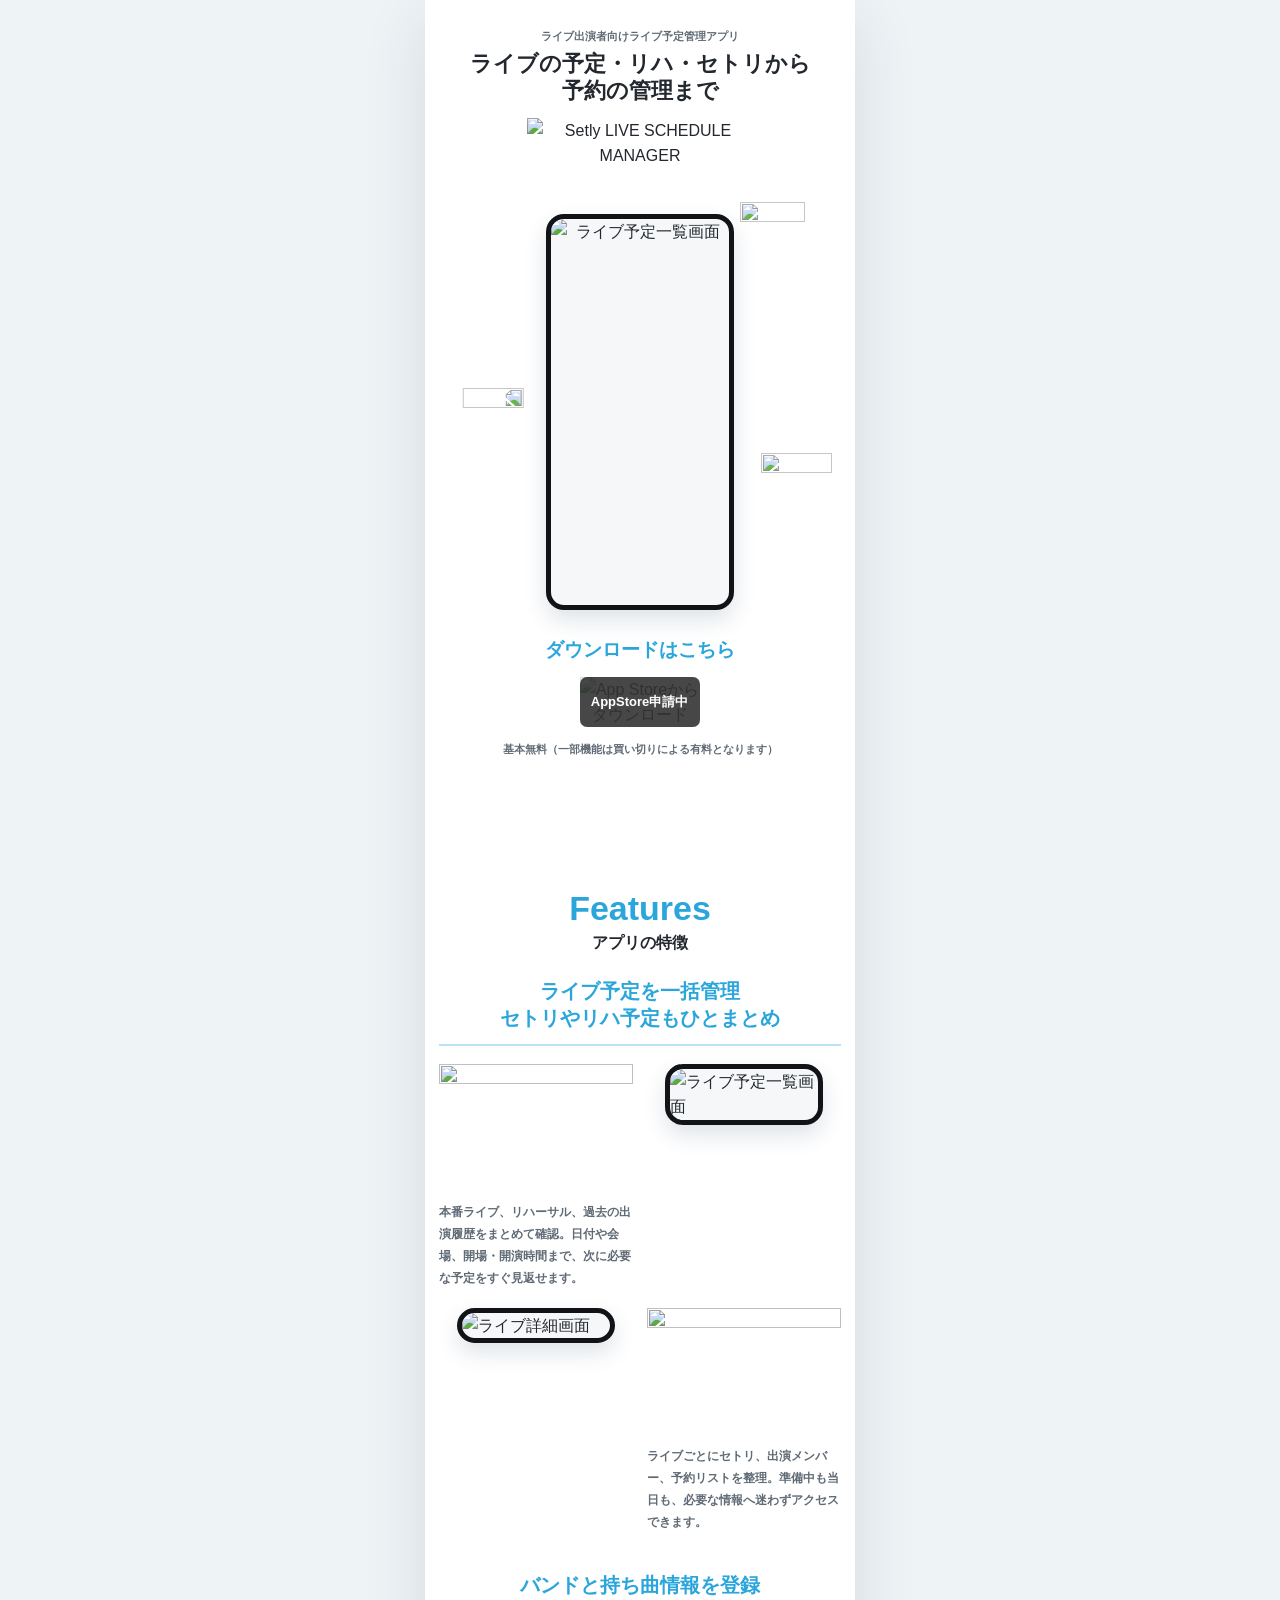
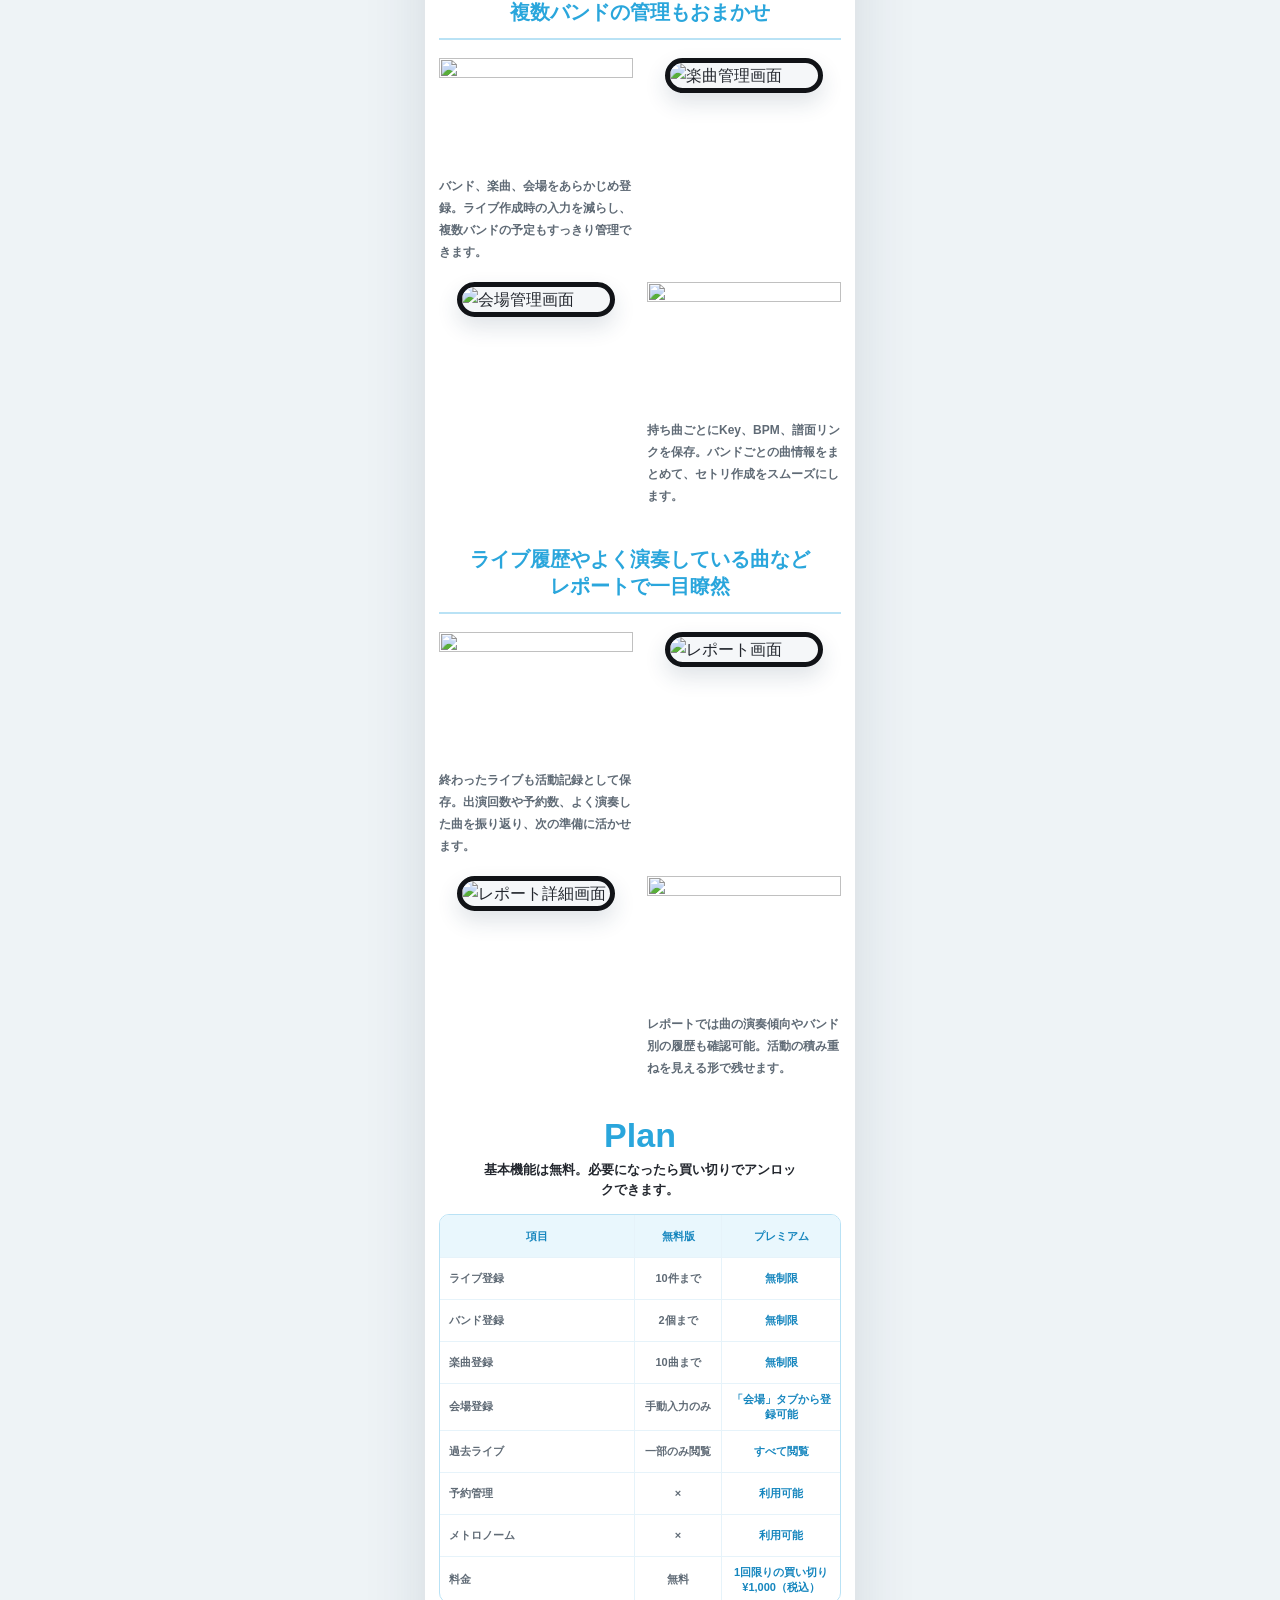
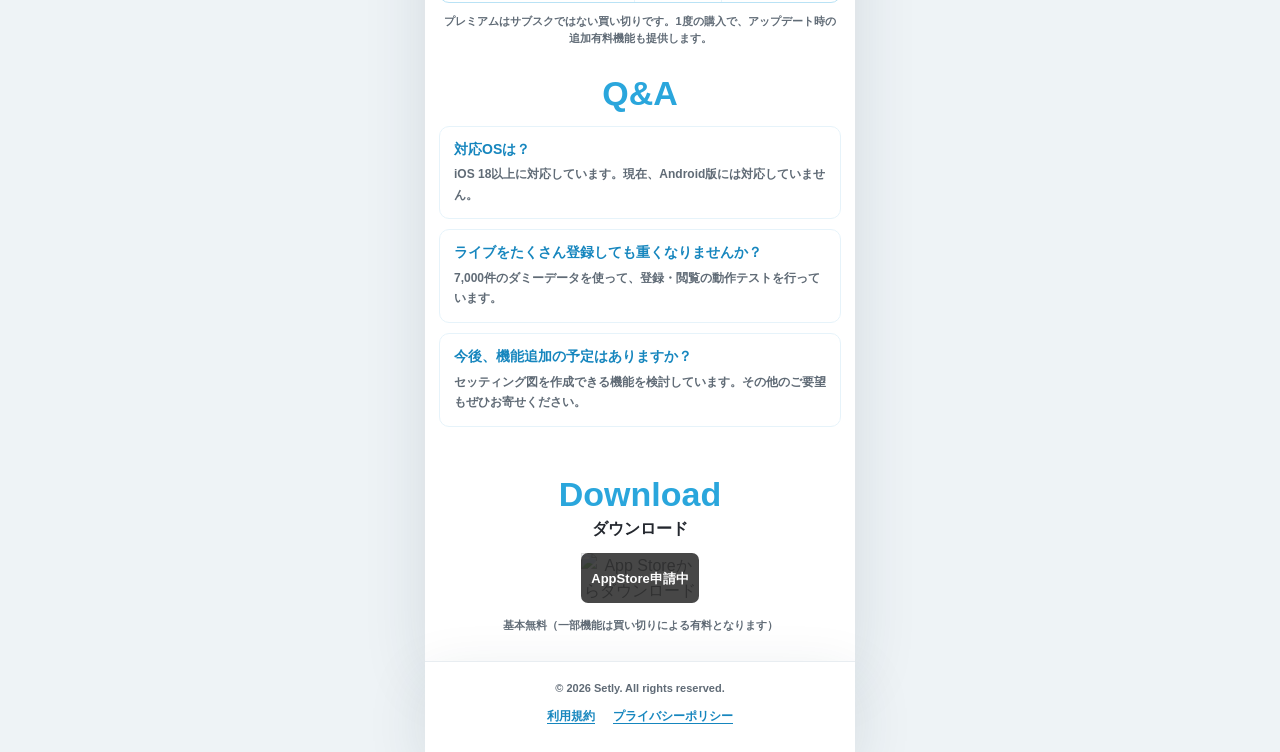
==== LP/index.html @ 806dde53 "Add files via upload" ====
<!doctype html>
<html lang="ja">
  <head>
    <meta charset="utf-8" />
    <meta name="viewport" content="width=device-width, initial-scale=1" />
    <title>Setly | ライブの予定・リハ・セトリから予約の管理まで</title>
    <meta
      name="description"
      content="ライブ出演者向けライブ予定管理アプリ Setly。ライブ予定、リハ、セトリ、予約、バンド管理、レポートをひとつにまとめます。"
    />
    <meta property="og:title" content="Setly | Live Schedule Manager" />
    <meta property="og:description" content="ライブの予定・リハ・セトリから予約の管理まで。" />
    <meta property="og:image" content="./app_icon.png" />
    <meta name="theme-color" content="#2aa6dc" />
    <link rel="icon" href="./app_icon.png" />
    <link rel="stylesheet" href="./styles.css" />
    <script>
      document.documentElement.classList.add("js");
    </script>
  </head>
  <body>
    <main class="lp-page">
      <section class="hero hero-intro">
        <p class="hero-kicker">ライブ出演者向けライブ予定管理アプリ</p>
        <h1>ライブの予定・リハ・セトリから<br />予約の管理まで</h1>
        <img class="hero-logo" src="./logo.png" alt="Setly LIVE SCHEDULE MANAGER" width="1024" height="289" />

        <div class="hero-stage" aria-label="Setlyアプリ画面">
          <img class="hero-art hero-art-left" src="./setly_img_boy.png" alt="" width="1283" height="1275" />
          <img class="hero-art hero-art-top-right" src="./setly_img_score.png" alt="" width="1469" height="1348" />
          <img class="hero-art hero-art-right" src="./setly_img_calender.png" alt="" width="1486" height="1259" />
          <div class="phone-frame hero-phone">
            <div class="phone-slideshow" aria-label="Setlyのスクリーンショットスライド">
              <div class="phone-track">
                <img class="slide is-active" src="./IMG_1144.PNG" alt="ライブ予定一覧画面" width="1179" height="2556" />
                <img class="slide" src="./IMG_1146.PNG" alt="ライブ詳細画面" width="1179" height="2556" />
                <img class="slide" src="./IMG_1147.PNG" alt="予約リスト画面" width="1179" height="2556" />
                <img class="slide" src="./IMG_1151.PNG" alt="楽曲管理画面" width="1179" height="2556" />
                <img class="slide" src="./IMG_1153.PNG" alt="レポート画面" width="1179" height="2556" />
              </div>
            </div>
          </div>
        </div>

        <a class="download-link" href="#download">ダウンロードはこちら</a>
        <a class="app-store-link is-pending" aria-disabled="true" aria-label="AppStore申請中">
          <img src="./Download_on_the_App_Store_Badge_JP_RGB_blk_100317.svg" alt="App Storeからダウンロード" />
          <span class="pending-badge">AppStore申請中</span>
        </a>
        <p class="note">基本無料（一部機能は買い切りによる有料となります）</p>
      </section>

      <section class="news fade-in" aria-label="お知らせ">
        <h2>お知らせ</h2>
        <a href="#download"><time datetime="2026-06-13">2026.6.13</time><span>AppStore申請中</span></a>
      </section>

      <section class="features-heading fade-in" id="features">
        <h2>Features</h2>
        <p>アプリの特徴</p>
      </section>

      <section class="feature-section fade-in">
        <header class="section-head">
          <h2>ライブ予定を一括管理<br />セトリやリハ予定もひとまとめ</h2>
        </header>
        <div class="feature-grid">
          <article class="feature-copy">
            <img class="line-art" src="./setly_img_calender.png" alt="" width="1486" height="1259" />
            <p>本番ライブ、リハーサル、過去の出演履歴をまとめて確認。日付や会場、開場・開演時間まで、次に必要な予定をすぐ見返せます。</p>
          </article>
          <article class="screen-card">
            <div class="phone-frame">
              <img src="./IMG_1144.PNG" alt="ライブ予定一覧画面" width="1179" height="2556" />
            </div>
          </article>
          <article class="screen-card">
            <div class="phone-frame">
              <img src="./IMG_1146.PNG" alt="ライブ詳細画面" width="1179" height="2556" />
            </div>
          </article>
          <article class="feature-copy">
            <img class="line-art" src="./setly_img_first.png" alt="" width="1090" height="1267" />
            <p>ライブごとにセトリ、出演メンバー、予約リストを整理。準備中も当日も、必要な情報へ迷わずアクセスできます。</p>
          </article>
        </div>
      </section>

      <section class="feature-section fade-in">
        <header class="section-head">
          <h2>バンドと持ち曲情報を登録<br />複数バンドの管理もおまかせ</h2>
        </header>
        <div class="feature-grid">
          <article class="feature-copy">
            <img class="line-art wide" src="./setly_img_ad.png" alt="" width="1292" height="1090" />
            <p>バンド、楽曲、会場をあらかじめ登録。ライブ作成時の入力を減らし、複数バンドの予定もすっきり管理できます。</p>
          </article>
          <article class="screen-card">
            <div class="phone-frame">
              <img src="./IMG_1151.PNG" alt="楽曲管理画面" width="1179" height="2556" />
            </div>
          </article>
          <article class="screen-card">
            <div class="phone-frame">
              <img src="./IMG_1152.PNG" alt="会場管理画面" width="1179" height="2556" />
            </div>
          </article>
          <article class="feature-copy">
            <img class="line-art" src="./setly_img_boy.png" alt="" width="1283" height="1275" />
            <p>持ち曲ごとにKey、BPM、譜面リンクを保存。バンドごとの曲情報をまとめて、セトリ作成をスムーズにします。</p>
          </article>
        </div>
      </section>

      <section class="feature-section fade-in">
        <header class="section-head">
          <h2>ライブ履歴やよく演奏している曲など<br />レポートで一目瞭然</h2>
        </header>
        <div class="feature-grid">
          <article class="feature-copy">
            <img class="line-art" src="./setly_img_check.png" alt="" width="980" height="1140" />
            <p>終わったライブも活動記録として保存。出演回数や予約数、よく演奏した曲を振り返り、次の準備に活かせます。</p>
          </article>
          <article class="screen-card">
            <div class="phone-frame">
              <img src="./IMG_1153.PNG" alt="レポート画面" width="1179" height="2556" />
            </div>
          </article>
          <article class="screen-card">
            <div class="phone-frame">
              <img src="./IMG_1154.PNG" alt="レポート詳細画面" width="1179" height="2556" />
            </div>
          </article>
          <article class="feature-copy">
            <img class="line-art" src="./setly_img_score.png" alt="" width="1469" height="1348" />
            <p>レポートでは曲の演奏傾向やバンド別の履歴も確認可能。活動の積み重ねを見える形で残せます。</p>
          </article>
        </div>
      </section>

      <section class="plan-section fade-in" id="plan">
        <h2>Plan</h2>
        <p class="plan-lead">基本機能は無料。必要になったら買い切りでアンロックできます。</p>
        <div class="plan-table" role="table" aria-label="無料プランと有料プランの比較">
          <div class="plan-row plan-head" role="row">
            <div role="columnheader">項目</div>
            <div role="columnheader">無料版</div>
            <div role="columnheader">プレミアム</div>
          </div>
          <div class="plan-row" role="row">
            <div role="cell">ライブ登録</div>
            <div role="cell">10件まで</div>
            <div role="cell">無制限</div>
          </div>
          <div class="plan-row" role="row">
            <div role="cell">バンド登録</div>
            <div role="cell">2個まで</div>
            <div role="cell">無制限</div>
          </div>
          <div class="plan-row" role="row">
            <div role="cell">楽曲登録</div>
            <div role="cell">10曲まで</div>
            <div role="cell">無制限</div>
          </div>
          <div class="plan-row" role="row">
            <div role="cell">会場登録</div>
            <div role="cell">手動入力のみ</div>
            <div role="cell">「会場」タブから登録可能</div>
          </div>
          <div class="plan-row" role="row">
            <div role="cell">過去ライブ</div>
            <div role="cell">一部のみ閲覧</div>
            <div role="cell">すべて閲覧</div>
          </div>
          <div class="plan-row" role="row">
            <div role="cell">予約管理</div>
            <div role="cell">×</div>
            <div role="cell">利用可能</div>
          </div>
          <div class="plan-row" role="row">
            <div role="cell">メトロノーム</div>
            <div role="cell">×</div>
            <div role="cell">利用可能</div>
          </div>
          <div class="plan-row" role="row">
            <div role="cell">料金</div>
            <div role="cell">無料</div>
            <div role="cell">1回限りの買い切り ¥1,000（税込）</div>
          </div>
        </div>
        <p class="plan-note">プレミアムはサブスクではない買い切りです。1度の購入で、アップデート時の追加有料機能も提供します。</p>
      </section>

      <section class="qa-section fade-in" aria-label="よくある質問">
        <h2>Q&amp;A</h2>
        <div class="qa-list">
          <article class="qa-item">
            <h3>対応OSは？</h3>
            <p>iOS 18以上に対応しています。現在、Android版には対応していません。</p>
          </article>
          <article class="qa-item">
            <h3>ライブをたくさん登録しても重くなりませんか？</h3>
            <p>7,000件のダミーデータを使って、登録・閲覧の動作テストを行っています。</p>
          </article>
          <article class="qa-item">
            <h3>今後、機能追加の予定はありますか？</h3>
            <p>セッティング図を作成できる機能を検討しています。その他のご要望もぜひお寄せください。</p>
          </article>
        </div>
      </section>

      <section class="download-section fade-in" id="download">
        <h2>Download</h2>
        <p>ダウンロード</p>
        <a class="app-store-link is-pending" aria-disabled="true" aria-label="AppStore申請中">
          <img src="./Download_on_the_App_Store_Badge_JP_RGB_blk_100317.svg" alt="App Storeからダウンロード" />
          <span class="pending-badge">AppStore申請中</span>
        </a>
        <p class="note">基本無料（一部機能は買い切りによる有料となります）</p>
      </section>
    </main>

    <footer class="site-footer">
      <p class="copyright">&copy; 2026 Setly. All rights reserved.</p>
      <nav aria-label="フッターリンク">
        <a href="../terms.html" target="_blank" rel="noopener">利用規約</a>
        <a href="../privacy.html" target="_blank" rel="noopener">プライバシーポリシー</a>
      </nav>
    </footer>

    <script>
      const heroIntro = document.querySelector(".hero-intro");
      const targets = document.querySelectorAll(".fade-in");

      if (heroIntro) {
        window.requestAnimationFrame(() => {
          heroIntro.classList.add("is-loaded");
        });
      }

      if ("IntersectionObserver" in window) {
        const observer = new IntersectionObserver(
          (entries) => {
            entries.forEach((entry) => {
              if (entry.isIntersecting) {
                entry.target.classList.add("is-visible");
                observer.unobserve(entry.target);
              }
            });
          },
          { rootMargin: "0px 0px -12% 0px", threshold: 0.08 }
        );

        targets.forEach((target) => observer.observe(target));
      } else {
        targets.forEach((target) => target.classList.add("is-visible"));
      }

      const slides = Array.from(document.querySelectorAll(".phone-slideshow .slide"));

      const startPhoneSlideshow = () => {
        if (slides.length <= 1) {
          return;
        }

        let currentSlide = 0;
        const advanceSlide = () => {
          const previousSlide = slides[currentSlide];
          currentSlide = (currentSlide + 1) % slides.length;
          const nextSlide = slides[currentSlide];

          previousSlide.classList.remove("is-active", "slide-in-left", "slide-out-right");
          previousSlide.classList.add("slide-out-right");
          nextSlide.classList.remove("slide-out-right");
          nextSlide.classList.add("is-active", "slide-in-left");

          window.setTimeout(() => {
            previousSlide.classList.remove("slide-out-right");
            nextSlide.classList.remove("slide-in-left");
          }, 620);
        };

        window.setTimeout(advanceSlide, 650);
        window.setInterval(advanceSlide, 3200);
      };

      window.setTimeout(startPhoneSlideshow, heroIntro ? 1700 : 0);
    </script>
  </body>
</html>
---- LP/styles.css ----
:root {
  --ink: #23272e;
  --muted: #606b76;
  --blue: #2aa6dc;
  --blue-dark: #1686be;
  --blue-soft: #e9f7fd;
  --paper: #ffffff;
  --wash: #f7fafc;
  --line: #b9e2f5;
  --max: 430px;
}

* {
  box-sizing: border-box;
}

html {
  scroll-behavior: smooth;
}

body {
  margin: 0;
  background: #eef3f6;
  color: var(--ink);
  font-family: -apple-system, BlinkMacSystemFont, "Helvetica Neue", "Segoe UI", sans-serif;
  line-height: 1.58;
}

img {
  max-width: 100%;
  height: auto;
}

a {
  color: inherit;
  text-decoration: none;
}

h1,
h2,
h3,
p {
  margin: 0;
  letter-spacing: 0;
}

.lp-page {
  width: min(var(--max), 100%);
  margin: 0 auto;
  background: var(--paper);
  overflow: hidden;
}

.hero {
  position: relative;
  display: grid;
  justify-items: center;
  padding: 28px 14px 18px;
  text-align: center;
}

.hero-kicker {
  color: var(--muted);
  font-size: 11px;
  font-weight: 800;
}

.hero h1 {
  /* 上の小さい説明文との間隔。大きくするとタイトルが下がる */
  margin-top: 6px;
  font-size: clamp(19px, 5vw, 22px);
  font-weight: 900;
  line-height: 1.22;
  word-break: keep-all;
}

.hero-logo {
  width: min(226px, 58vw);
  margin-top: 13px;
  margin-bottom: 32px;
}

.hero-stage {
  position: relative;
  width: 100%;
  min-height: clamp(292px, 101vw, 405px);
  margin-top: 0;
}

.hero-art {
  position: absolute;
  /* z-index: 1 はスマホ画像より背面。前面に出したい場合は .hero-phone より大きくする */
  z-index: 1;
  width: 118px;
  opacity: 0.9;
  pointer-events: none;
}

.hero-art-left {
  /* 左下イラスト。left は横位置、top は縦位置、width は大きさ */
  left: -6%;
  top: 43%;
  width: 39%;
  /* 左右反転。反転を戻す場合はこの行を削除 */
  transform: scaleX(-1);
}

.hero-art-right {
  /* 右下イラスト。right は横位置、top は縦位置、width は大きさ */
  right: -10%;
  top: 59%;
  width: 42%;
}

.hero-art-top-right {
  /* 右上イラスト。right は横位置、top は縦位置、width は大きさ */
  right: -3%;
  top: -3%;
  width: 40%;
}

.phone-frame {
  overflow: hidden;
  border: 5px solid #111317;
  border-radius: 18px;
  background: #f5f7f9;
  box-shadow: 0 10px 22px rgba(29, 60, 82, 0.14);
}

.phone-frame img {
  width: 100%;
  aspect-ratio: 1179 / 2556;
  object-fit: cover;
}

.hero-phone {
  position: relative;
  /* z-index: 2 はイラストより前面。背面にしたい場合は .hero-art より小さくする */
  z-index: 2;
  /* メインのスマホ画像の大きさ */
  width: min(188px, 48vw);
  margin: 0 auto;
}

.js .hero-intro .hero-kicker,
.js .hero-intro h1,
.js .hero-intro .hero-logo,
.js .hero-intro .hero-stage,
.js .hero-intro .download-link,
.js .hero-intro > .app-store-link,
.js .hero-intro > .note {
  opacity: 0;
  transform: translateY(14px);
}

.js .hero-intro.is-loaded .hero-kicker,
.js .hero-intro.is-loaded h1,
.js .hero-intro.is-loaded .hero-logo,
.js .hero-intro.is-loaded .hero-stage,
.js .hero-intro.is-loaded .download-link,
.js .hero-intro.is-loaded > .app-store-link,
.js .hero-intro.is-loaded > .note {
  animation: heroIntroFade 680ms cubic-bezier(0.2, 0.7, 0.2, 1) both;
}

.js .hero-intro.is-loaded .hero-kicker {
  animation-delay: 80ms;
}

.js .hero-intro.is-loaded h1 {
  animation-delay: 190ms;
}

.js .hero-intro.is-loaded .hero-logo {
  animation-delay: 340ms;
}

.js .hero-intro.is-loaded .hero-stage {
  animation-delay: 520ms;
}

.js .hero-intro.is-loaded .download-link {
  animation-delay: 900ms;
}

.js .hero-intro.is-loaded > .app-store-link {
  animation-delay: 1030ms;
}

.js .hero-intro.is-loaded > .note {
  animation-delay: 1150ms;
}

@keyframes heroIntroFade {
  from {
    opacity: 0;
    transform: translateY(14px);
  }

  to {
    opacity: 1;
    transform: translateY(0);
  }
}

.phone-slideshow {
  position: relative;
  overflow: hidden;
  aspect-ratio: 1179 / 2556;
}

.phone-track {
  position: relative;
  width: 100%;
  height: 100%;
}

.phone-slideshow .slide {
  position: absolute;
  inset: 0;
  width: 100%;
  height: 100%;
  object-fit: cover;
  opacity: 0;
  transform: translateX(-100%);
  transition: transform 620ms cubic-bezier(0.22, 0.61, 0.36, 1), opacity 180ms ease;
}

.phone-slideshow .slide.is-active {
  z-index: 2;
  opacity: 1;
  transform: translateX(0);
}

.phone-slideshow .slide.slide-in-left {
  animation: slideInLeft 620ms cubic-bezier(0.22, 0.61, 0.36, 1) both;
}

.phone-slideshow .slide.slide-out-right {
  z-index: 3;
  opacity: 1;
  animation: slideOutRight 620ms cubic-bezier(0.22, 0.61, 0.36, 1) both;
}

@keyframes slideInLeft {
  from {
    opacity: 1;
    transform: translateX(-100%);
  }

  to {
    opacity: 1;
    transform: translateX(0);
  }
}

@keyframes slideOutRight {
  from {
    opacity: 1;
    transform: translateX(0);
  }

  to {
    opacity: 1;
    transform: translateX(100%);
  }
}

.download-link {
  margin-top: 16px;
  color: var(--blue);
  font-size: 19px;
  font-weight: 900;
}

.app-store-link {
  position: relative;
  display: inline-flex;
  align-items: center;
  justify-content: center;
  margin-top: 12px;
}

.app-store-link img {
  width: 120px;
}

.app-store-link.is-pending {
  cursor: default;
  pointer-events: none;
}

.app-store-link.is-pending img {
  opacity: 0.38;
}

.pending-badge {
  position: absolute;
  inset: 0;
  display: grid;
  place-items: center;
  border-radius: 7px;
  background: rgba(0, 0, 0, 0.72);
  color: #fff;
  font-size: 13px;
  font-weight: 900;
  line-height: 1;
}

.note {
  margin-top: 14px;
  color: var(--muted);
  font-size: 11px;
  font-weight: 700;
}

.news {
  border-top: 1px solid #eef2f5;
  background: #f1f1f1;
  padding: 16px 14px 18px;
  text-align: center;
}

.news h2 {
  font-size: 18px;
  font-weight: 900;
}

.news a {
  display: inline-flex;
  align-items: center;
  justify-content: center;
  gap: 14px;
  margin-top: 7px;
  color: var(--muted);
  font-size: 12px;
  font-weight: 800;
  text-decoration: underline;
  text-underline-offset: 3px;
}

.features-heading {
  padding: 24px 14px 12px;
  text-align: center;
}

.features-heading h2,
.download-section h2 {
  color: var(--blue);
  font-size: 34px;
  font-weight: 900;
  line-height: 1;
}

.features-heading p,
.download-section > p:not(.note) {
  margin-top: 5px;
  color: var(--ink);
  font-size: 16px;
  font-weight: 900;
}

.feature-section {
  padding: 0 14px 28px;
}

.section-head {
  border-bottom: 2px solid var(--line);
  padding: 10px 0 12px;
  text-align: center;
}

.section-head h2 {
  color: var(--blue);
  font-size: 20px;
  font-weight: 900;
  line-height: 1.36;
}

.feature-grid {
  display: grid;
  grid-template-columns: repeat(2, minmax(0, 1fr));
  gap: 18px 14px;
  align-items: start;
  padding-top: 18px;
}

.feature-copy {
  display: grid;
  gap: 8px;
  align-content: start;
}

.line-art {
  width: 100%;
  max-height: 130px;
  object-fit: contain;
}

.line-art.wide {
  max-height: 110px;
}

.feature-copy p {
  color: var(--muted);
  font-size: 12px;
  font-weight: 750;
  line-height: 1.83;
  overflow-wrap: anywhere;
}

.screen-card {
  display: grid;
  justify-items: center;
}

.screen-card .phone-frame {
  width: min(158px, 100%);
}

.download-section {
  display: grid;
  justify-items: center;
  padding: 20px 14px 26px;
  text-align: center;
}

.plan-section {
  padding: 10px 14px 28px;
  text-align: center;
}

.plan-section h2 {
  color: var(--blue);
  font-size: 34px;
  font-weight: 900;
  line-height: 1;
}

.plan-lead {
  margin: 8px auto 14px;
  max-width: 320px;
  color: var(--ink);
  font-size: 13px;
  font-weight: 800;
  line-height: 1.55;
}

.plan-table {
  overflow: hidden;
  border: 1px solid var(--line);
  border-radius: 10px;
  background: var(--paper);
  text-align: left;
}

.plan-row {
  display: grid;
  grid-template-columns: minmax(0, 1.6fr) 0.72fr 0.98fr;
  min-height: 42px;
  border-top: 1px solid #e6f3fa;
}

.plan-row:first-child {
  border-top: 0;
}

.plan-row > div {
  display: grid;
  align-items: center;
  border-left: 1px solid #e6f3fa;
  padding: 8px 9px;
  color: var(--muted);
  font-size: 11px;
  font-weight: 800;
  line-height: 1.35;
}

.plan-row > div:first-child {
  border-left: 0;
}

.plan-head {
  background: var(--blue-soft);
}

.plan-head > div,
.plan-row > div:nth-child(2),
.plan-row > div:nth-child(3) {
  text-align: center;
  justify-content: center;
}

.plan-head > div,
.plan-row > div:nth-child(3) {
  color: var(--blue-dark);
}

.plan-note {
  margin-top: 10px;
  color: var(--muted);
  font-size: 11px;
  font-weight: 750;
  line-height: 1.55;
}

.qa-section {
  padding: 0 14px 30px;
  text-align: center;
}

.qa-section h2 {
  color: var(--blue);
  font-size: 34px;
  font-weight: 900;
  line-height: 1;
}

.qa-list {
  display: grid;
  gap: 10px;
  margin-top: 16px;
  text-align: left;
}

.qa-item {
  border: 1px solid #e6f3fa;
  border-radius: 10px;
  background: var(--paper);
  padding: 13px 14px;
}

.qa-item h3 {
  color: var(--blue-dark);
  font-size: 14px;
  font-weight: 900;
  line-height: 1.35;
}

.qa-item p {
  margin-top: 6px;
  color: var(--muted);
  font-size: 12px;
  font-weight: 750;
  line-height: 1.7;
}

.download-section .app-store-link img {
  width: 118px;
}

.site-footer {
  display: grid;
  justify-items: center;
  gap: 10px;
  width: min(var(--max), 100%);
  margin: 0 auto;
  border-top: 1px solid #e8edf1;
  background: var(--paper);
  padding: 18px 14px 26px;
  text-align: center;
}

.copyright {
  color: var(--muted);
  font-size: 11px;
  font-weight: 700;
}

.site-footer nav {
  display: flex;
  flex-wrap: wrap;
  justify-content: center;
  gap: 12px 18px;
}

.site-footer a {
  color: var(--blue-dark);
  font-size: 12px;
  font-weight: 850;
  text-decoration: underline;
  text-underline-offset: 3px;
}

.js .fade-in {
  opacity: 0;
  transform: translateY(18px);
  transition: opacity 620ms ease, transform 620ms ease;
}

.js .fade-in.is-visible {
  opacity: 1;
  transform: translateY(0);
}

@media (min-width: 431px) {
  .lp-page,
  .site-footer {
    box-shadow: 0 18px 60px rgba(27, 50, 66, 0.12);
  }
}

@media (prefers-reduced-motion: reduce) {
  html {
    scroll-behavior: auto;
  }

  .js .hero-intro .hero-kicker,
  .js .hero-intro h1,
  .js .hero-intro .hero-logo,
  .js .hero-intro .hero-stage,
  .js .hero-intro .download-link,
  .js .hero-intro > .app-store-link,
  .js .hero-intro > .note {
    animation: none;
    opacity: 1;
    transform: none;
  }

  .phone-slideshow .slide {
    transition: none;
  }
}
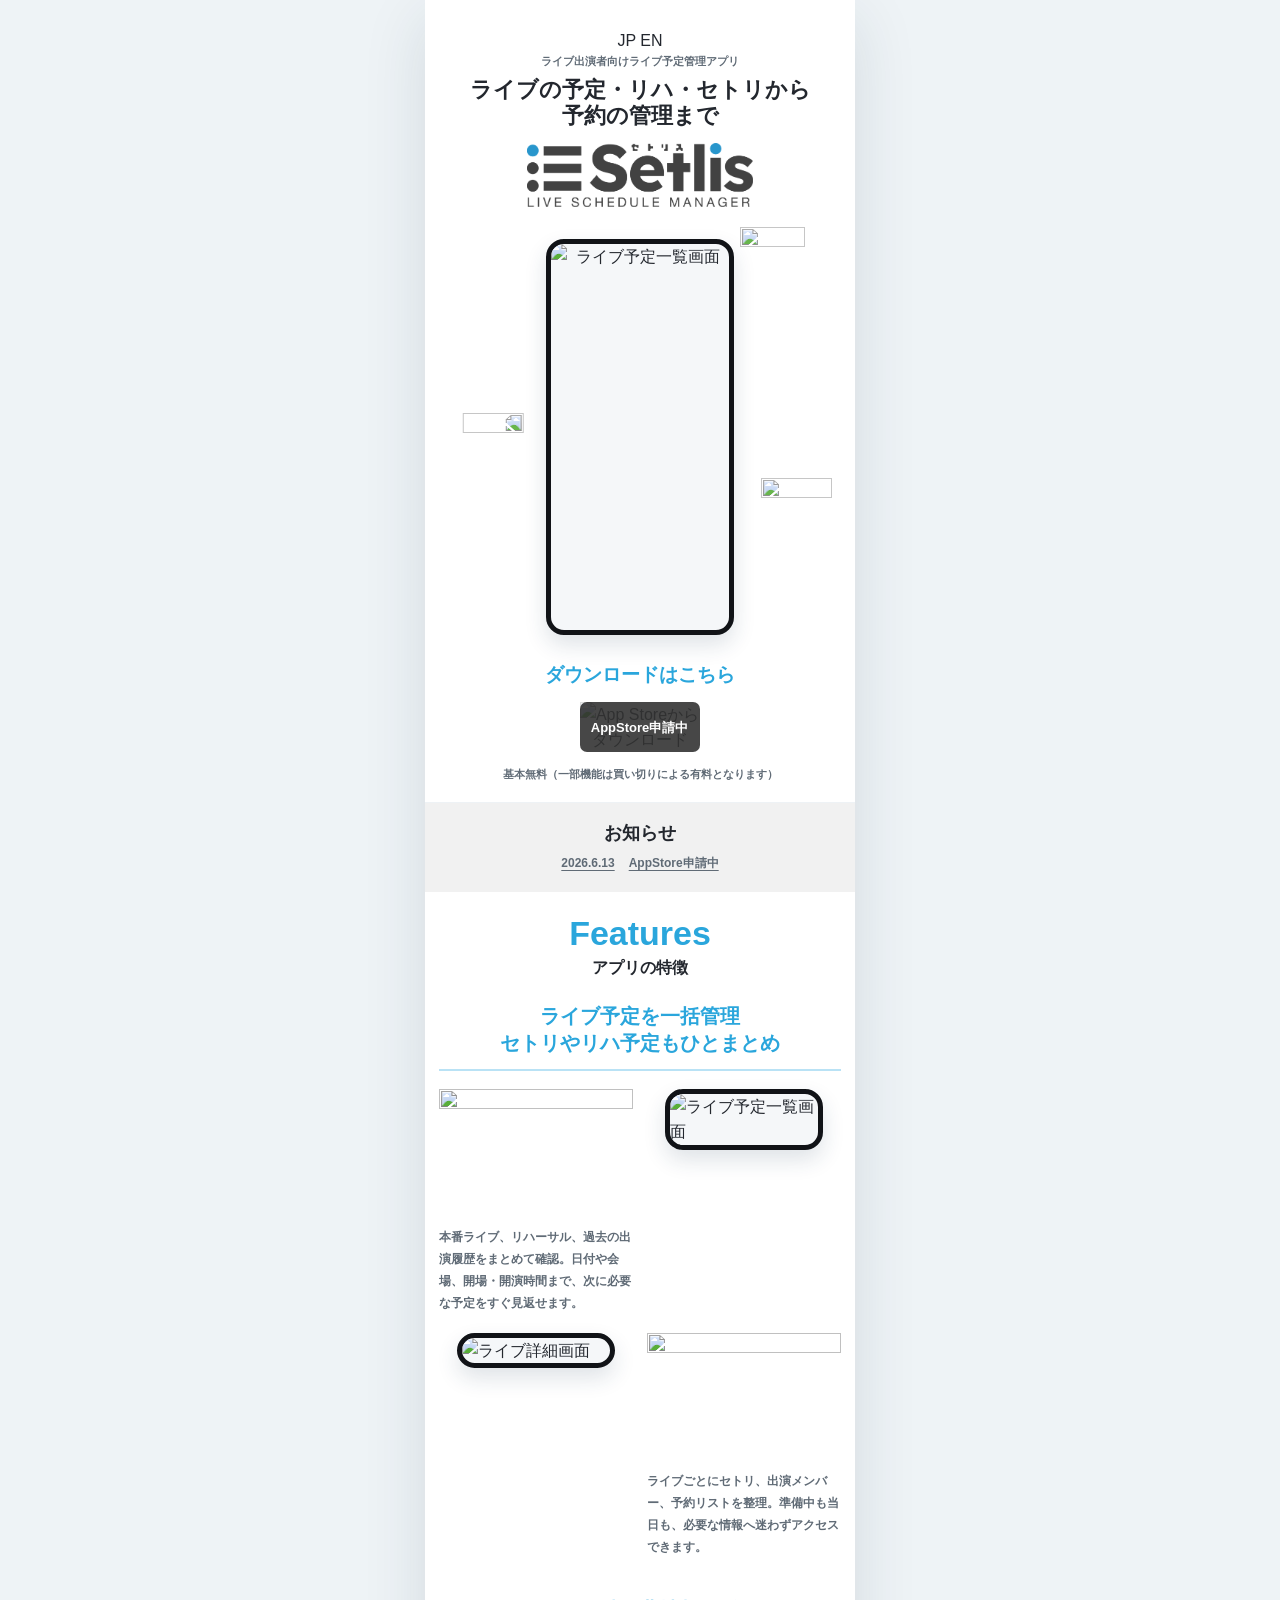
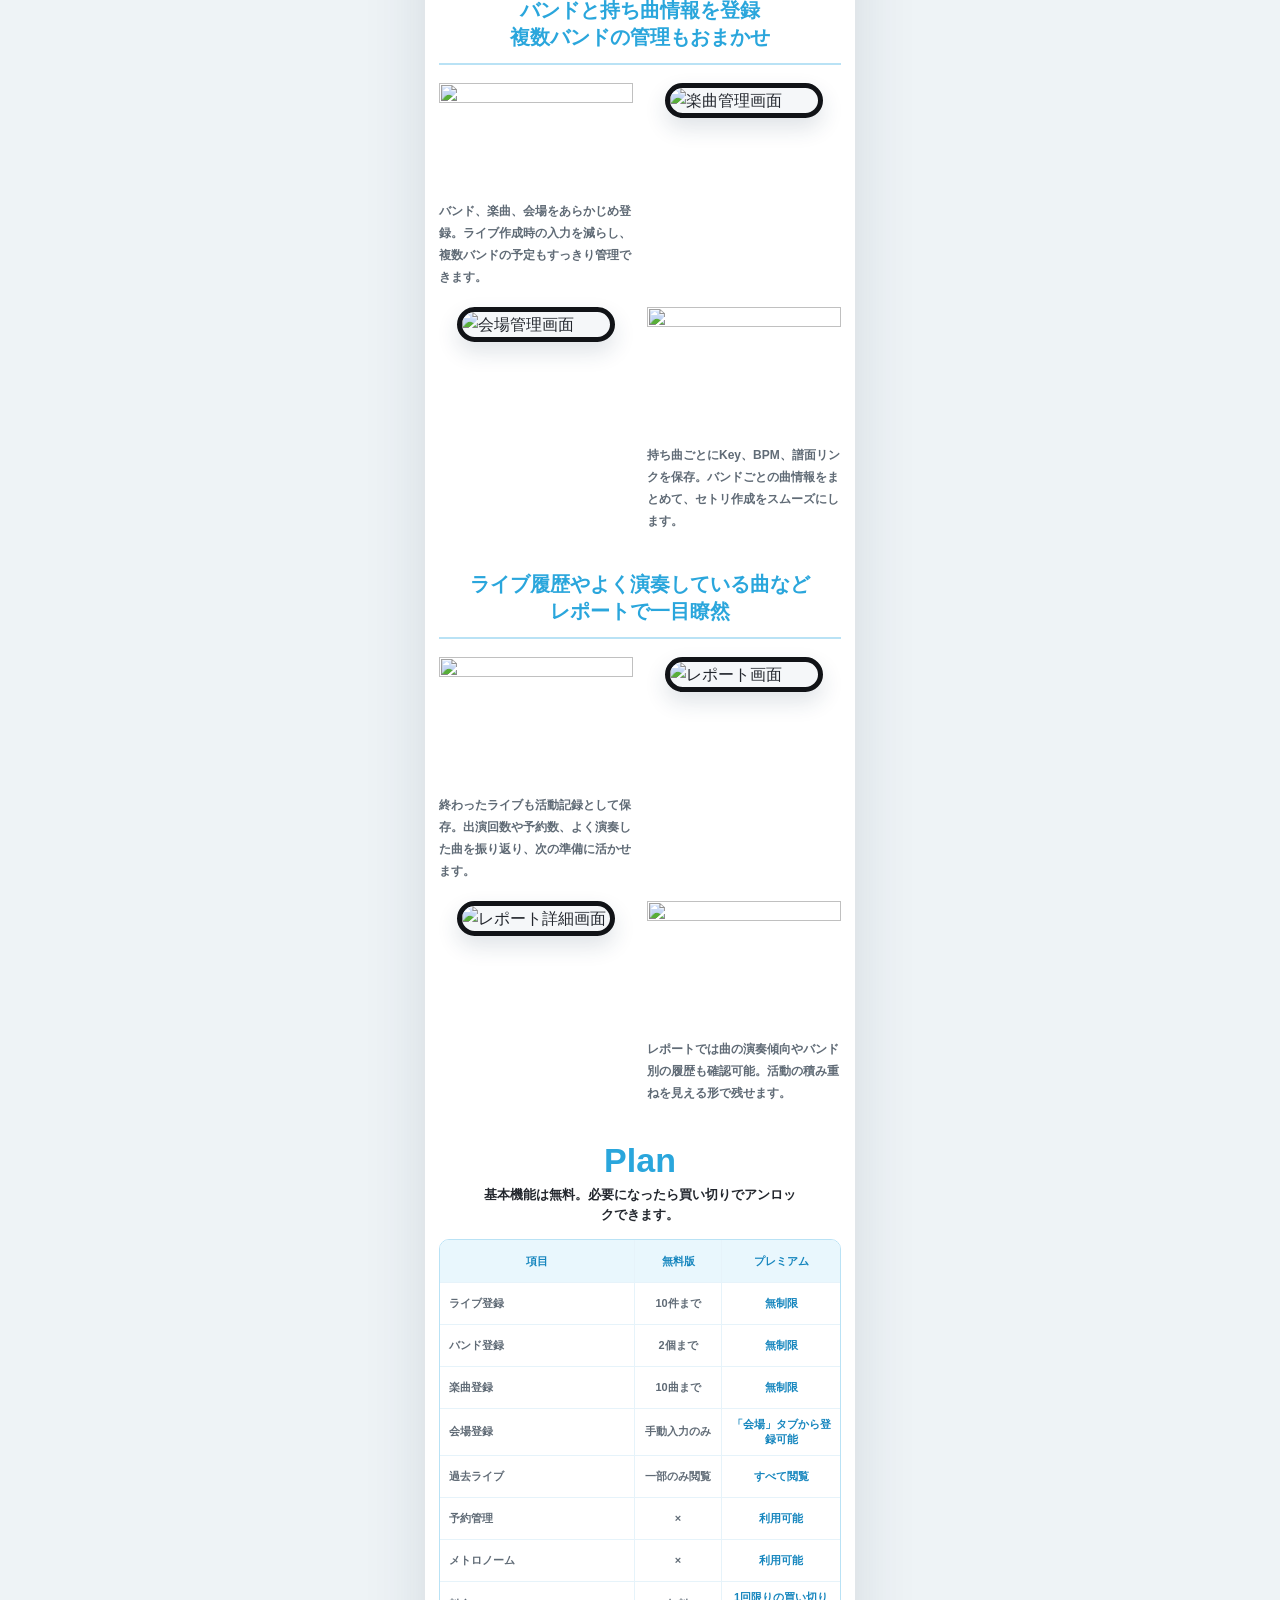
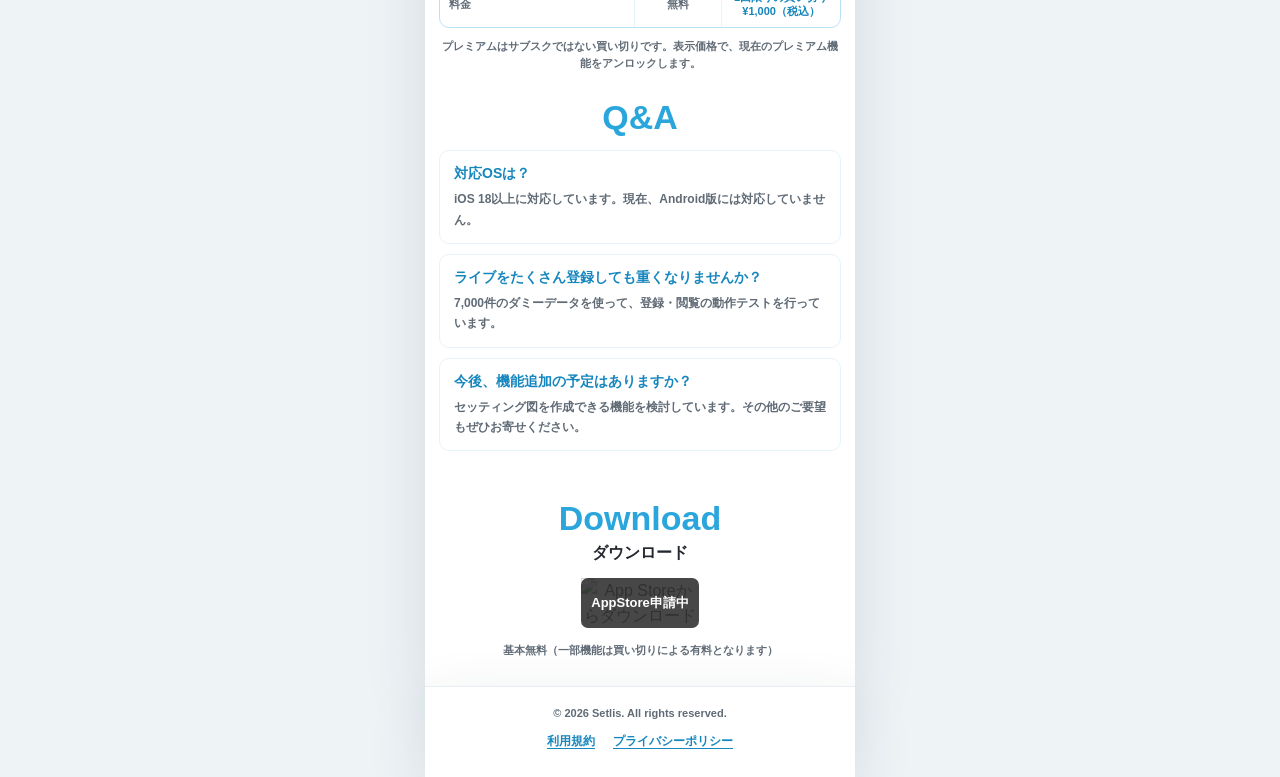
==== commit 6810f0c3: "Add files via upload" ====
--- a/LP/index.html
+++ b/LP/index.html
@@ -3,12 +3,12 @@
   <head>
     <meta charset="utf-8" />
     <meta name="viewport" content="width=device-width, initial-scale=1" />
-    <title>Setly | ライブの予定・リハ・セトリから予約の管理まで</title>
+    <title>Setlis | ライブの予定・リハ・セトリから予約の管理まで</title>
     <meta
       name="description"
-      content="ライブ出演者向けライブ予定管理アプリ Setly。ライブ予定、リハ、セトリ、予約、バンド管理、レポートをひとつにまとめます。"
+      content="ライブ出演者向けライブ予定管理アプリ Setlis。ライブ予定、リハ、セトリ、予約、バンド管理、レポートをひとつにまとめます。"
     />
-    <meta property="og:title" content="Setly | Live Schedule Manager" />
+    <meta property="og:title" content="Setlis | Live Schedule Manager" />
     <meta property="og:description" content="ライブの予定・リハ・セトリから予約の管理まで。" />
     <meta property="og:image" content="./app_icon.png" />
     <meta name="theme-color" content="#2aa6dc" />
@@ -21,16 +21,20 @@
   <body>
     <main class="lp-page">
       <section class="hero hero-intro">
+        <nav class="lang-switch" aria-label="言語切り替え">
+          <a class="is-active" href="./index.html" aria-current="page">JP</a>
+          <a href="./index-en.html">EN</a>
+        </nav>
         <p class="hero-kicker">ライブ出演者向けライブ予定管理アプリ</p>
         <h1>ライブの予定・リハ・セトリから<br />予約の管理まで</h1>
-        <img class="hero-logo" src="./logo.png" alt="Setly LIVE SCHEDULE MANAGER" width="1024" height="289" />
-
-        <div class="hero-stage" aria-label="Setlyアプリ画面">
+        <img class="hero-logo" src="./logo.png" alt="Setlis LIVE SCHEDULE MANAGER" width="4911" height="1378" />
+
+        <div class="hero-stage" aria-label="Setlisアプリ画面">
           <img class="hero-art hero-art-left" src="./setly_img_boy.png" alt="" width="1283" height="1275" />
           <img class="hero-art hero-art-top-right" src="./setly_img_score.png" alt="" width="1469" height="1348" />
           <img class="hero-art hero-art-right" src="./setly_img_calender.png" alt="" width="1486" height="1259" />
           <div class="phone-frame hero-phone">
-            <div class="phone-slideshow" aria-label="Setlyのスクリーンショットスライド">
+            <div class="phone-slideshow" aria-label="Setlisのスクリーンショットスライド">
               <div class="phone-track">
                 <img class="slide is-active" src="./IMG_1144.PNG" alt="ライブ予定一覧画面" width="1179" height="2556" />
                 <img class="slide" src="./IMG_1146.PNG" alt="ライブ詳細画面" width="1179" height="2556" />
@@ -188,7 +192,7 @@
             <div role="cell">1回限りの買い切り ¥1,000（税込）</div>
           </div>
         </div>
-        <p class="plan-note">プレミアムはサブスクではない買い切りです。1度の購入で、アップデート時の追加有料機能も提供します。</p>
+        <p class="plan-note">プレミアムはサブスクではない買い切りです。表示価格で、現在のプレミアム機能をアンロックします。</p>
       </section>
 
       <section class="qa-section fade-in" aria-label="よくある質問">
@@ -221,7 +225,7 @@
     </main>
 
     <footer class="site-footer">
-      <p class="copyright">&copy; 2026 Setly. All rights reserved.</p>
+      <p class="copyright">&copy; 2026 Setlis. All rights reserved.</p>
       <nav aria-label="フッターリンク">
         <a href="../terms.html" target="_blank" rel="noopener">利用規約</a>
         <a href="../privacy.html" target="_blank" rel="noopener">プライバシーポリシー</a>
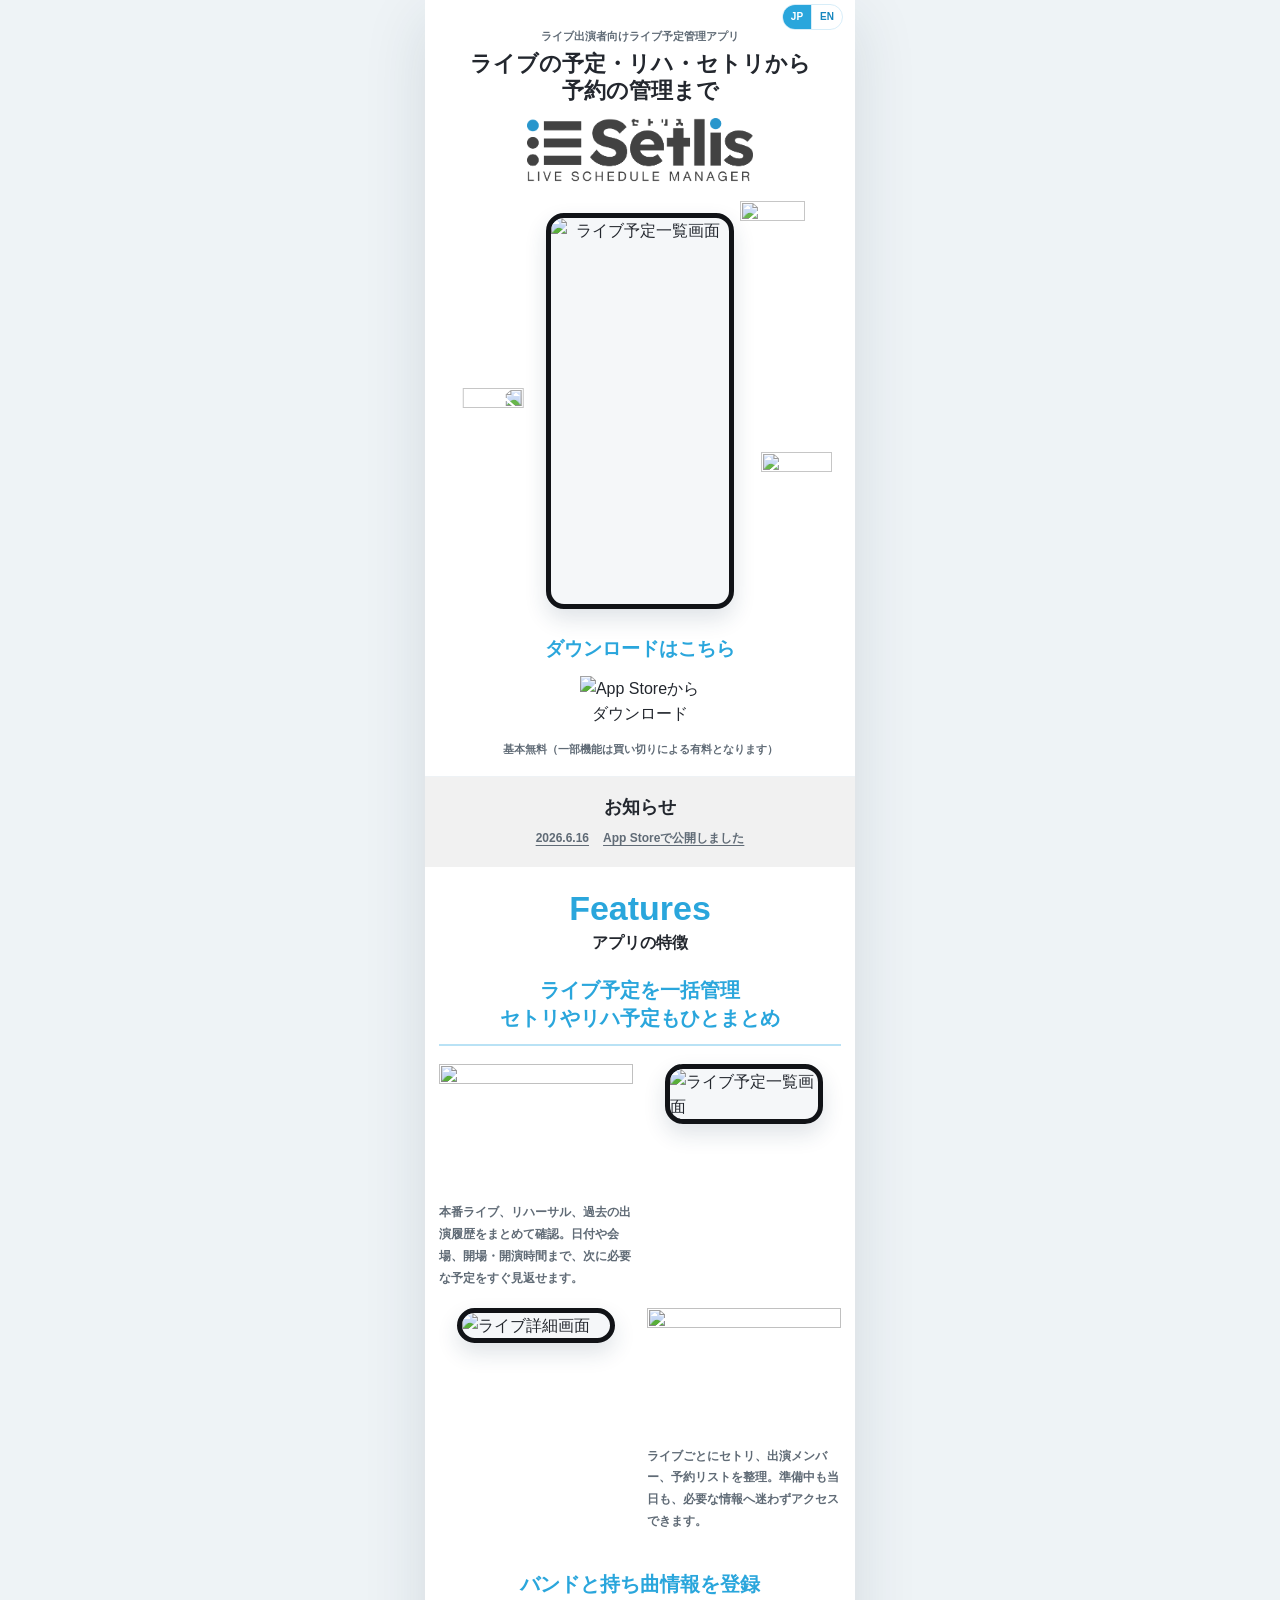
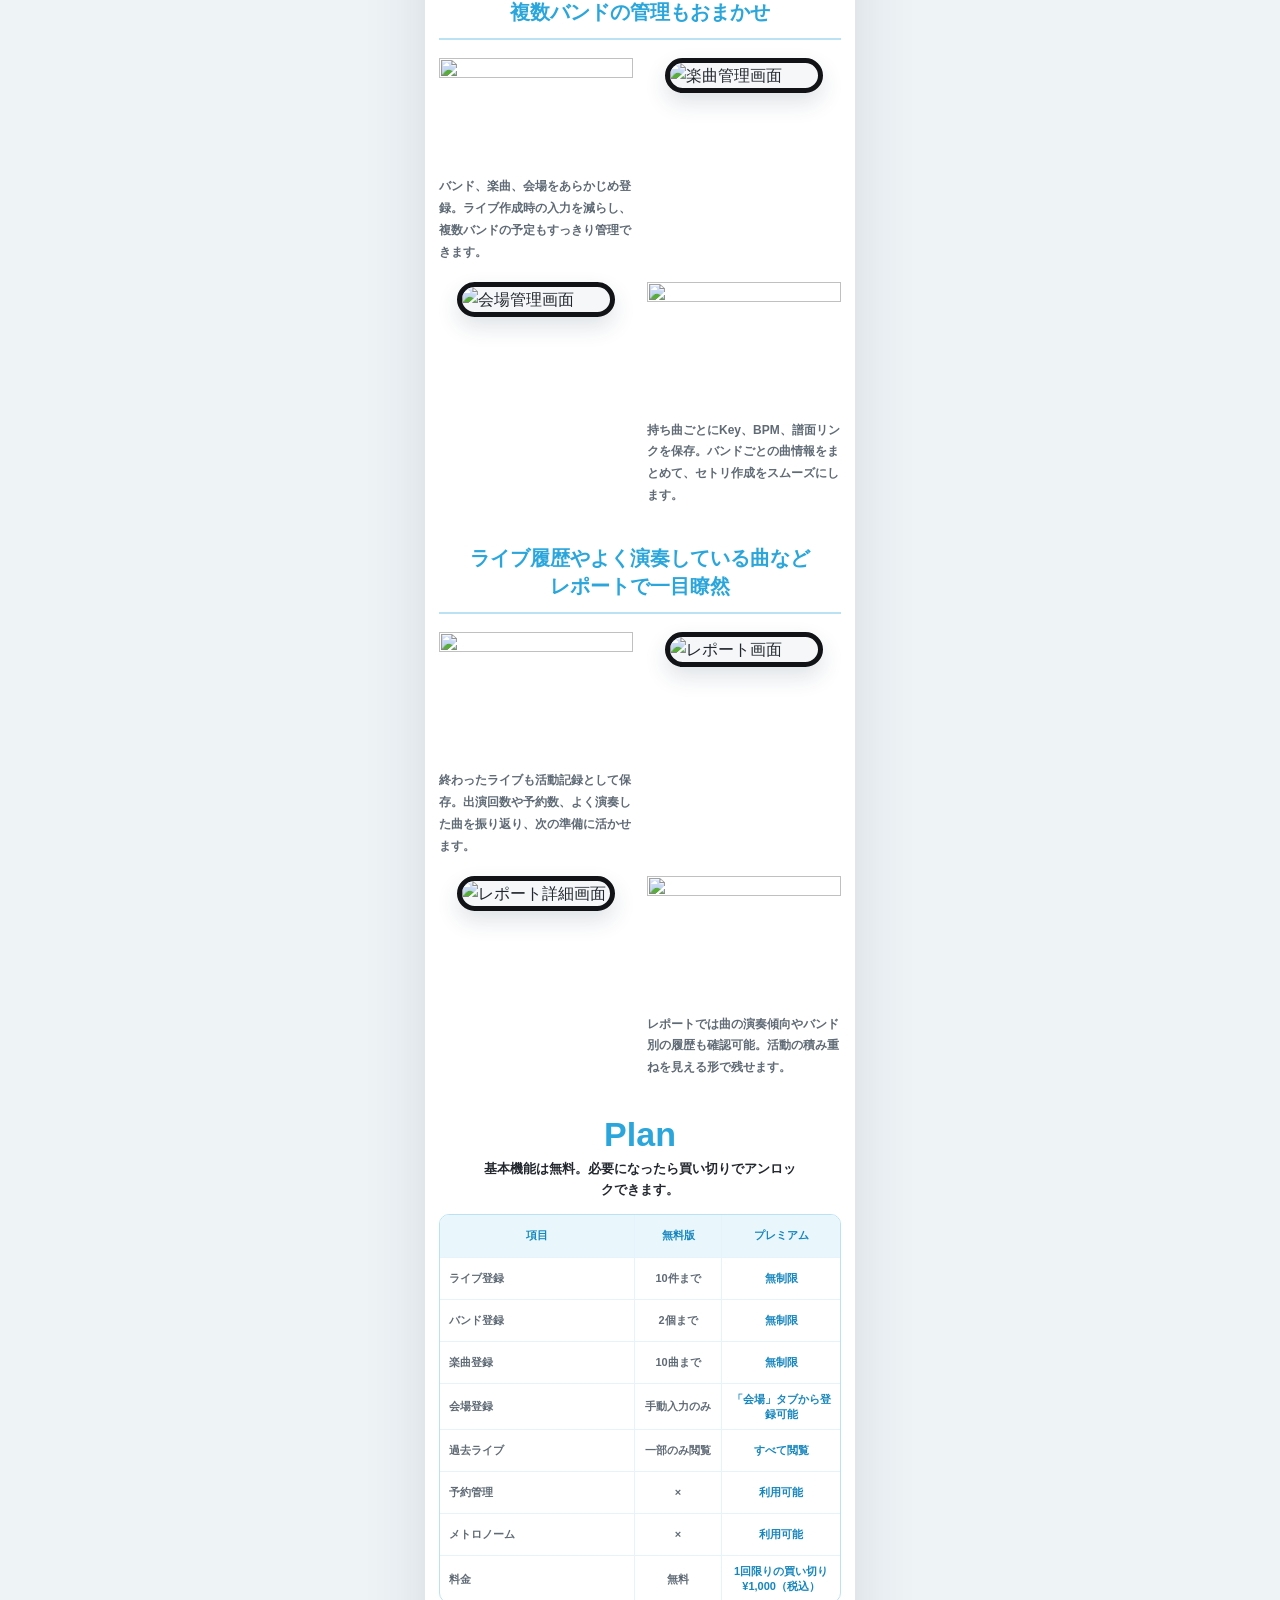
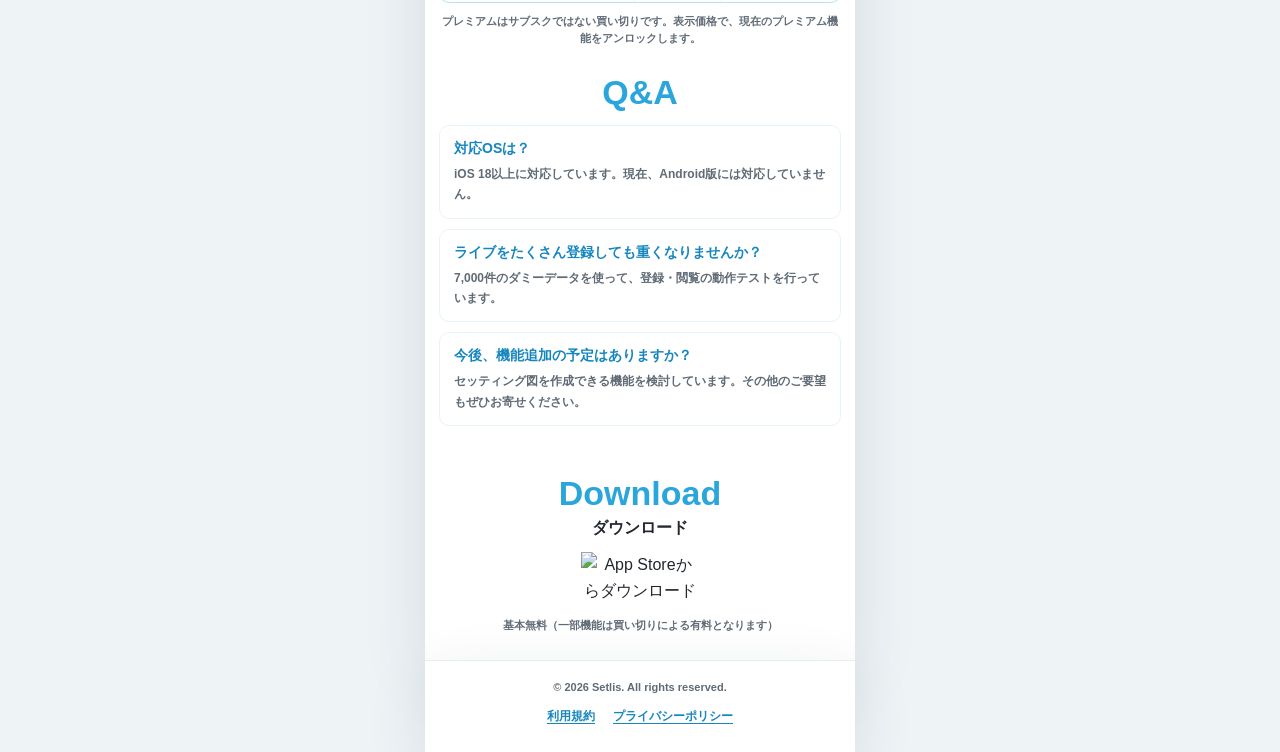
==== commit 8e39ed53: "Add files via upload" ====
--- a/LP/index.html
+++ b/LP/index.html
@@ -47,16 +47,15 @@
         </div>
 
         <a class="download-link" href="#download">ダウンロードはこちら</a>
-        <a class="app-store-link is-pending" aria-disabled="true" aria-label="AppStore申請中">
+        <a class="app-store-link" href="https://apps.apple.com/jp/app/setly-live-schedule-manager/id6774095003" target="_blank" rel="noopener" aria-label="App Storeからダウンロード">
           <img src="./Download_on_the_App_Store_Badge_JP_RGB_blk_100317.svg" alt="App Storeからダウンロード" />
-          <span class="pending-badge">AppStore申請中</span>
         </a>
         <p class="note">基本無料（一部機能は買い切りによる有料となります）</p>
       </section>
 
       <section class="news fade-in" aria-label="お知らせ">
         <h2>お知らせ</h2>
-        <a href="#download"><time datetime="2026-06-13">2026.6.13</time><span>AppStore申請中</span></a>
+        <a href="#download"><time datetime="2026-06-16">2026.6.16</time><span>App Storeで公開しました</span></a>
       </section>
 
       <section class="features-heading fade-in" id="features">
@@ -216,9 +215,8 @@
       <section class="download-section fade-in" id="download">
         <h2>Download</h2>
         <p>ダウンロード</p>
-        <a class="app-store-link is-pending" aria-disabled="true" aria-label="AppStore申請中">
+        <a class="app-store-link" href="https://apps.apple.com/jp/app/setly-live-schedule-manager/id6774095003" target="_blank" rel="noopener" aria-label="App Storeからダウンロード">
           <img src="./Download_on_the_App_Store_Badge_JP_RGB_blk_100317.svg" alt="App Storeからダウンロード" />
-          <span class="pending-badge">AppStore申請中</span>
         </a>
         <p class="note">基本無料（一部機能は買い切りによる有料となります）</p>
       </section>
--- a/LP/styles.css
+++ b/LP/styles.css
@@ -59,6 +59,35 @@
   text-align: center;
 }
 
+.lang-switch {
+  position: absolute;
+  z-index: 5;
+  top: 4px;
+  right: 12px;
+  display: inline-flex;
+  overflow: hidden;
+  border: 1px solid #d7edf8;
+  border-radius: 999px;
+  background: rgba(255, 255, 255, 0.92);
+  color: var(--blue-dark);
+  font-size: 10px;
+  font-weight: 900;
+  line-height: 1;
+}
+
+.lang-switch a {
+  padding: 7px 8px;
+}
+
+.lang-switch a + a {
+  border-left: 1px solid #d7edf8;
+}
+
+.lang-switch .is-active {
+  background: var(--blue);
+  color: #fff;
+}
+
 .hero-kicker {
   color: var(--muted);
   font-size: 11px;
@@ -283,28 +312,6 @@
 
 .app-store-link img {
   width: 120px;
-}
-
-.app-store-link.is-pending {
-  cursor: default;
-  pointer-events: none;
-}
-
-.app-store-link.is-pending img {
-  opacity: 0.38;
-}
-
-.pending-badge {
-  position: absolute;
-  inset: 0;
-  display: grid;
-  place-items: center;
-  border-radius: 7px;
-  background: rgba(0, 0, 0, 0.72);
-  color: #fff;
-  font-size: 13px;
-  font-weight: 900;
-  line-height: 1;
 }
 
 .note {
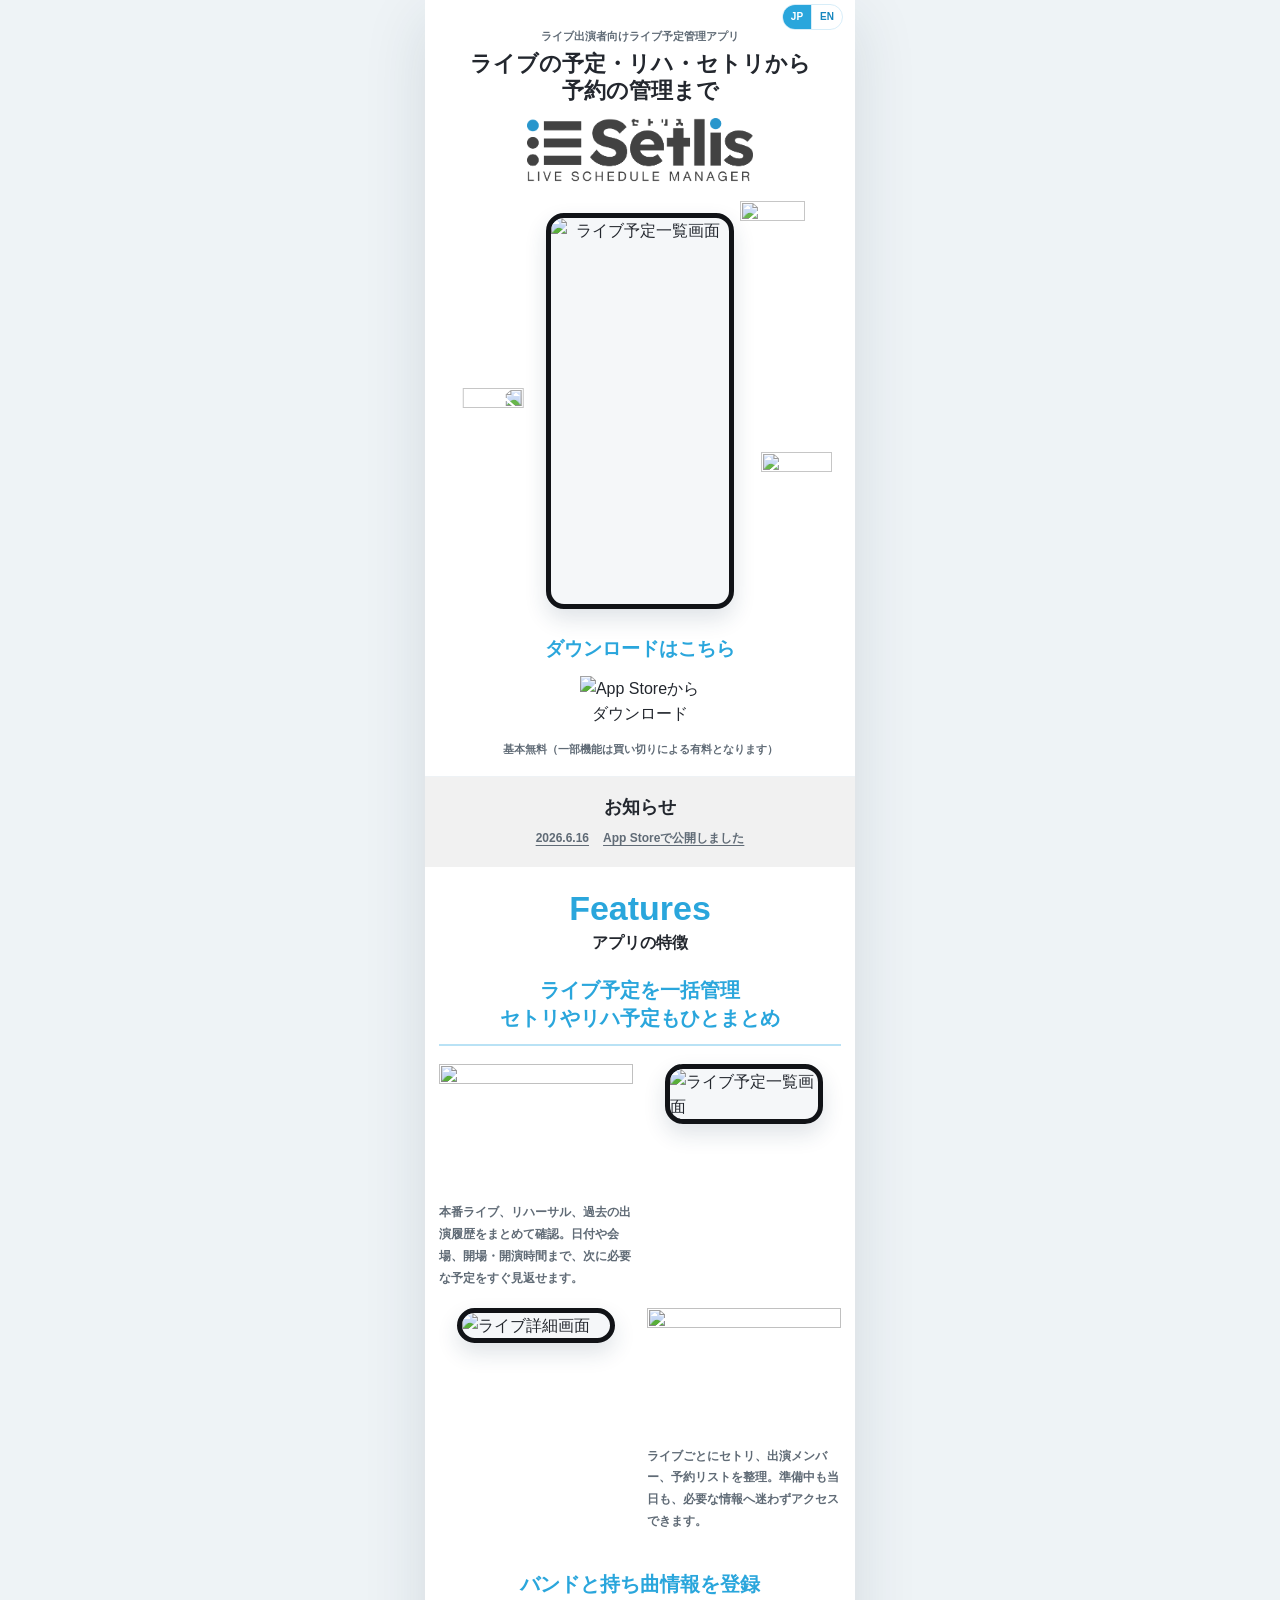
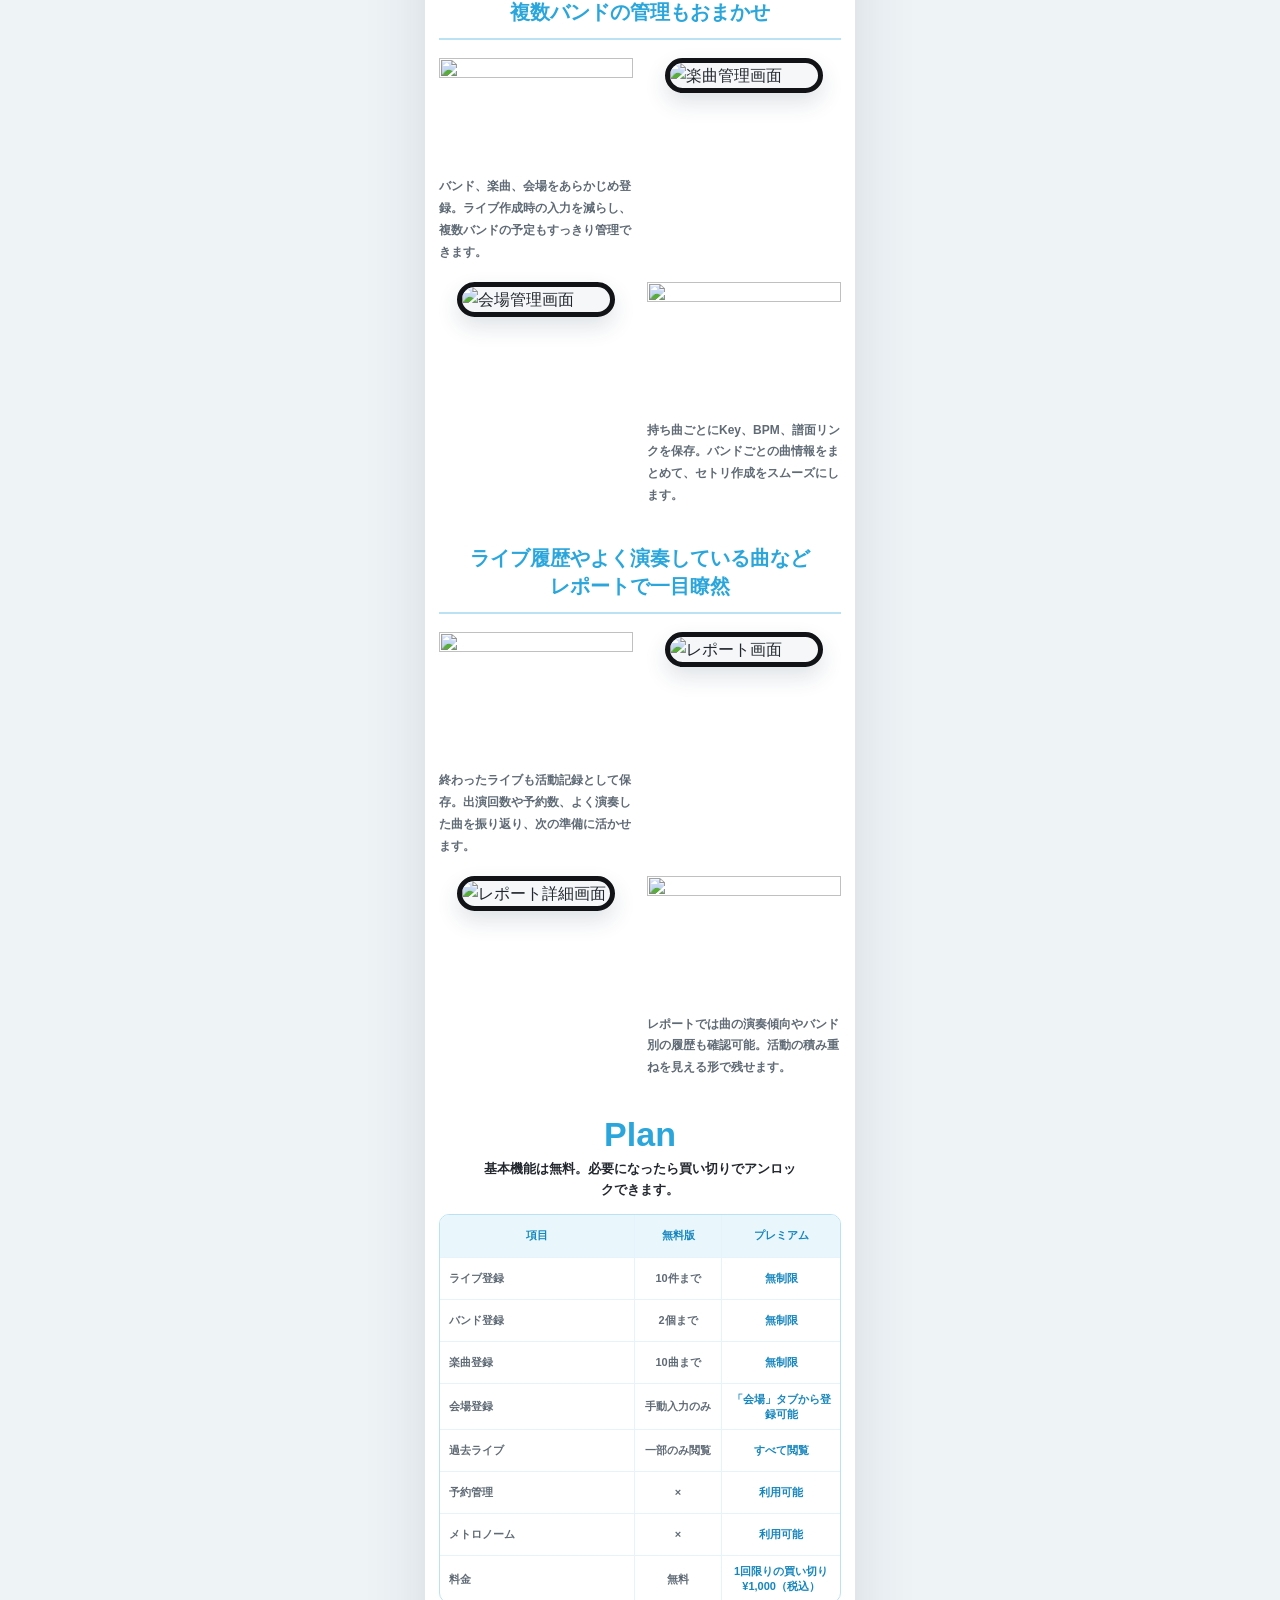
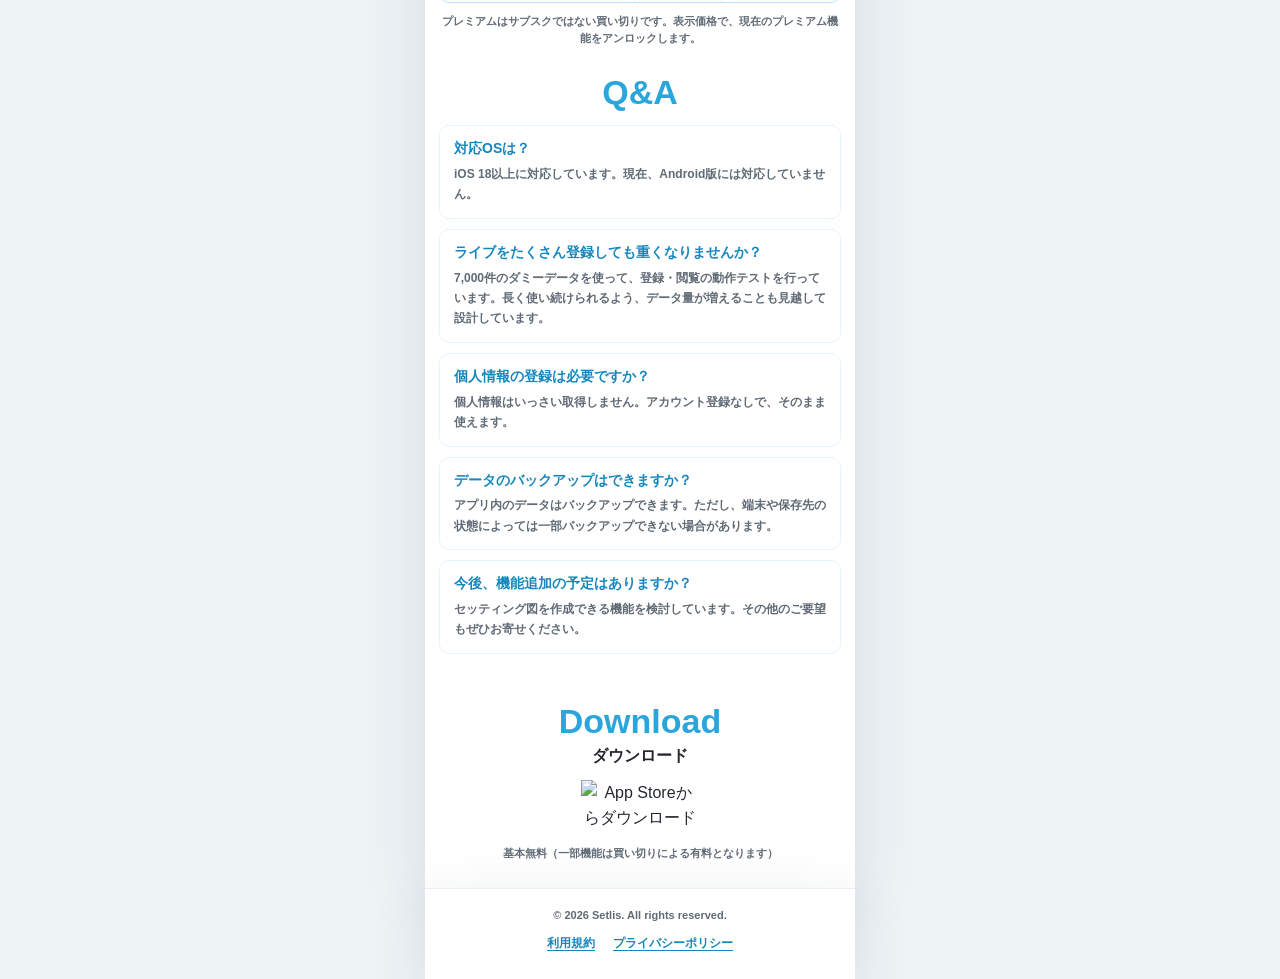
==== commit d80c786d: "Add files via upload" ====
--- a/LP/index.html
+++ b/LP/index.html
@@ -203,7 +203,15 @@
           </article>
           <article class="qa-item">
             <h3>ライブをたくさん登録しても重くなりませんか？</h3>
-            <p>7,000件のダミーデータを使って、登録・閲覧の動作テストを行っています。</p>
+            <p>7,000件のダミーデータを使って、登録・閲覧の動作テストを行っています。長く使い続けられるよう、データ量が増えることも見越して設計しています。</p>
+          </article>
+          <article class="qa-item">
+            <h3>個人情報の登録は必要ですか？</h3>
+            <p>個人情報はいっさい取得しません。アカウント登録なしで、そのまま使えます。</p>
+          </article>
+          <article class="qa-item">
+            <h3>データのバックアップはできますか？</h3>
+            <p>アプリ内のデータはバックアップできます。ただし、端末や保存先の状態によっては一部バックアップできない場合があります。</p>
           </article>
           <article class="qa-item">
             <h3>今後、機能追加の予定はありますか？</h3>
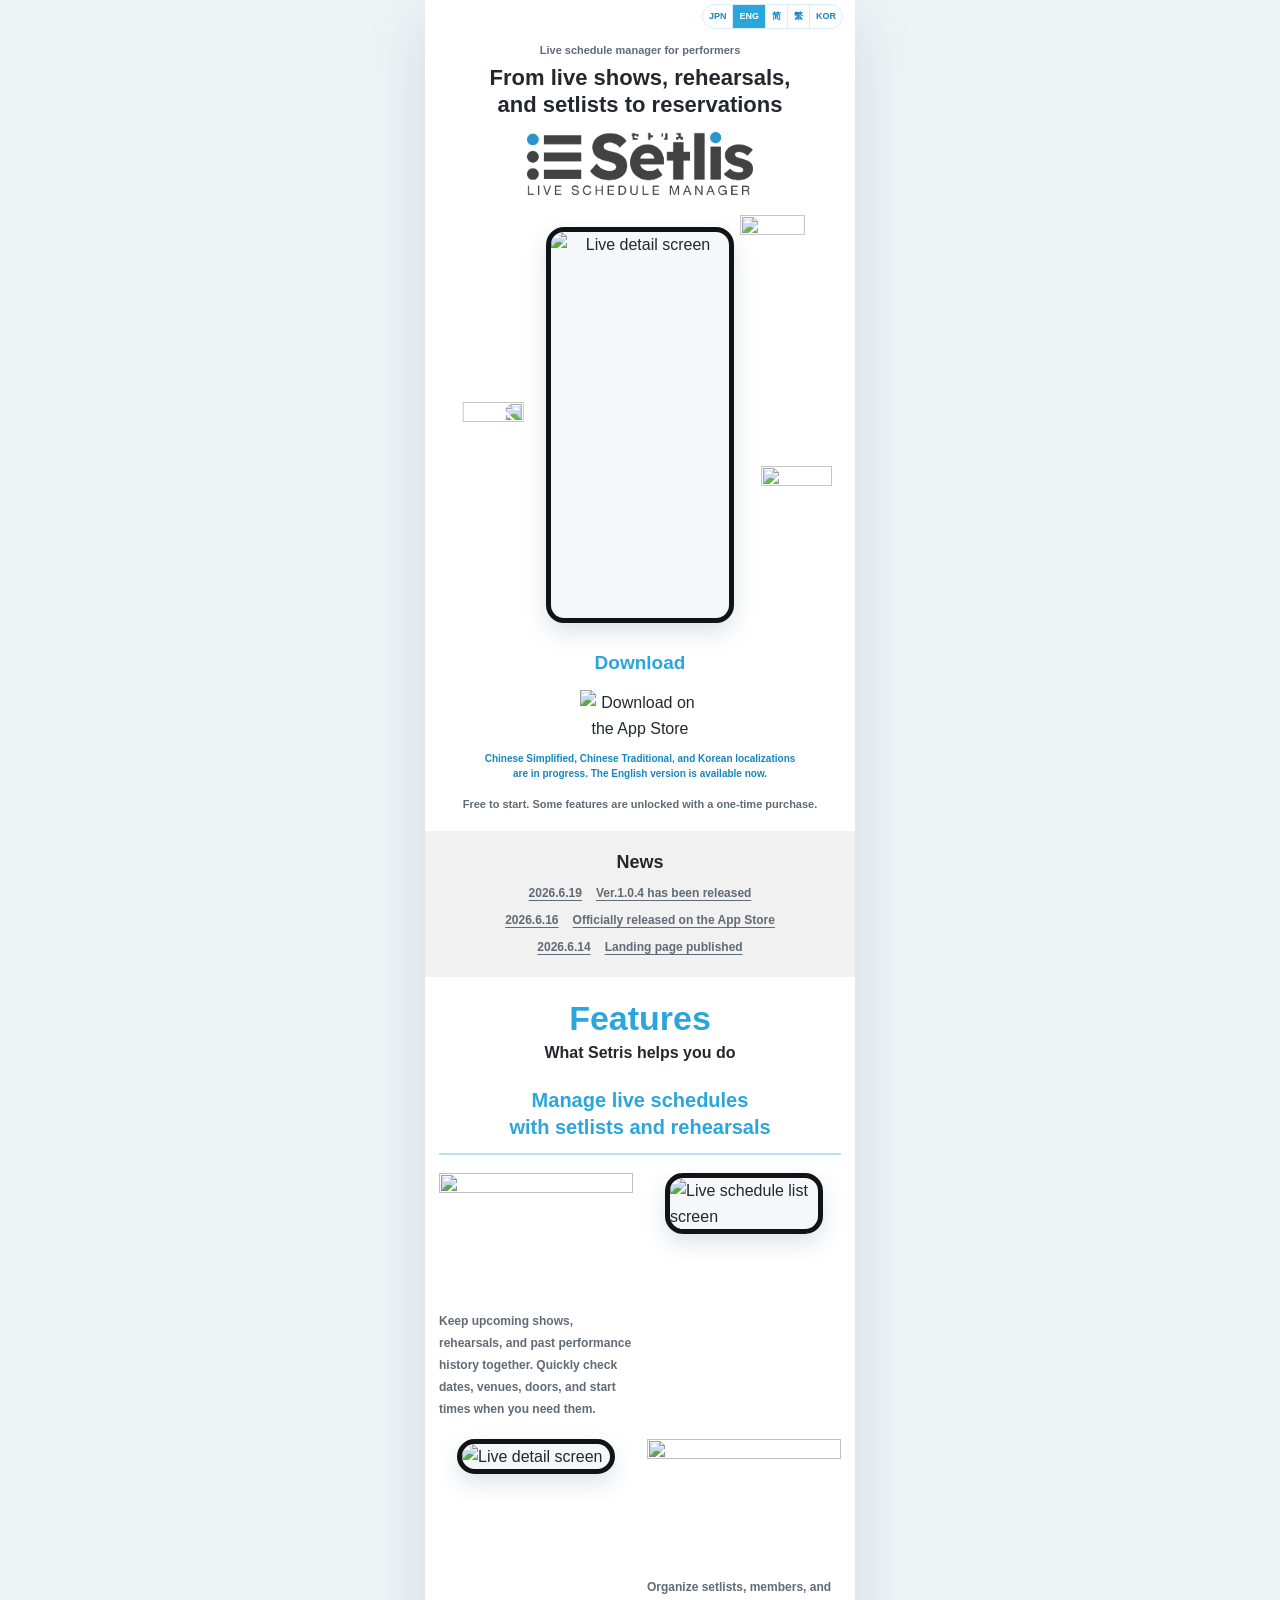
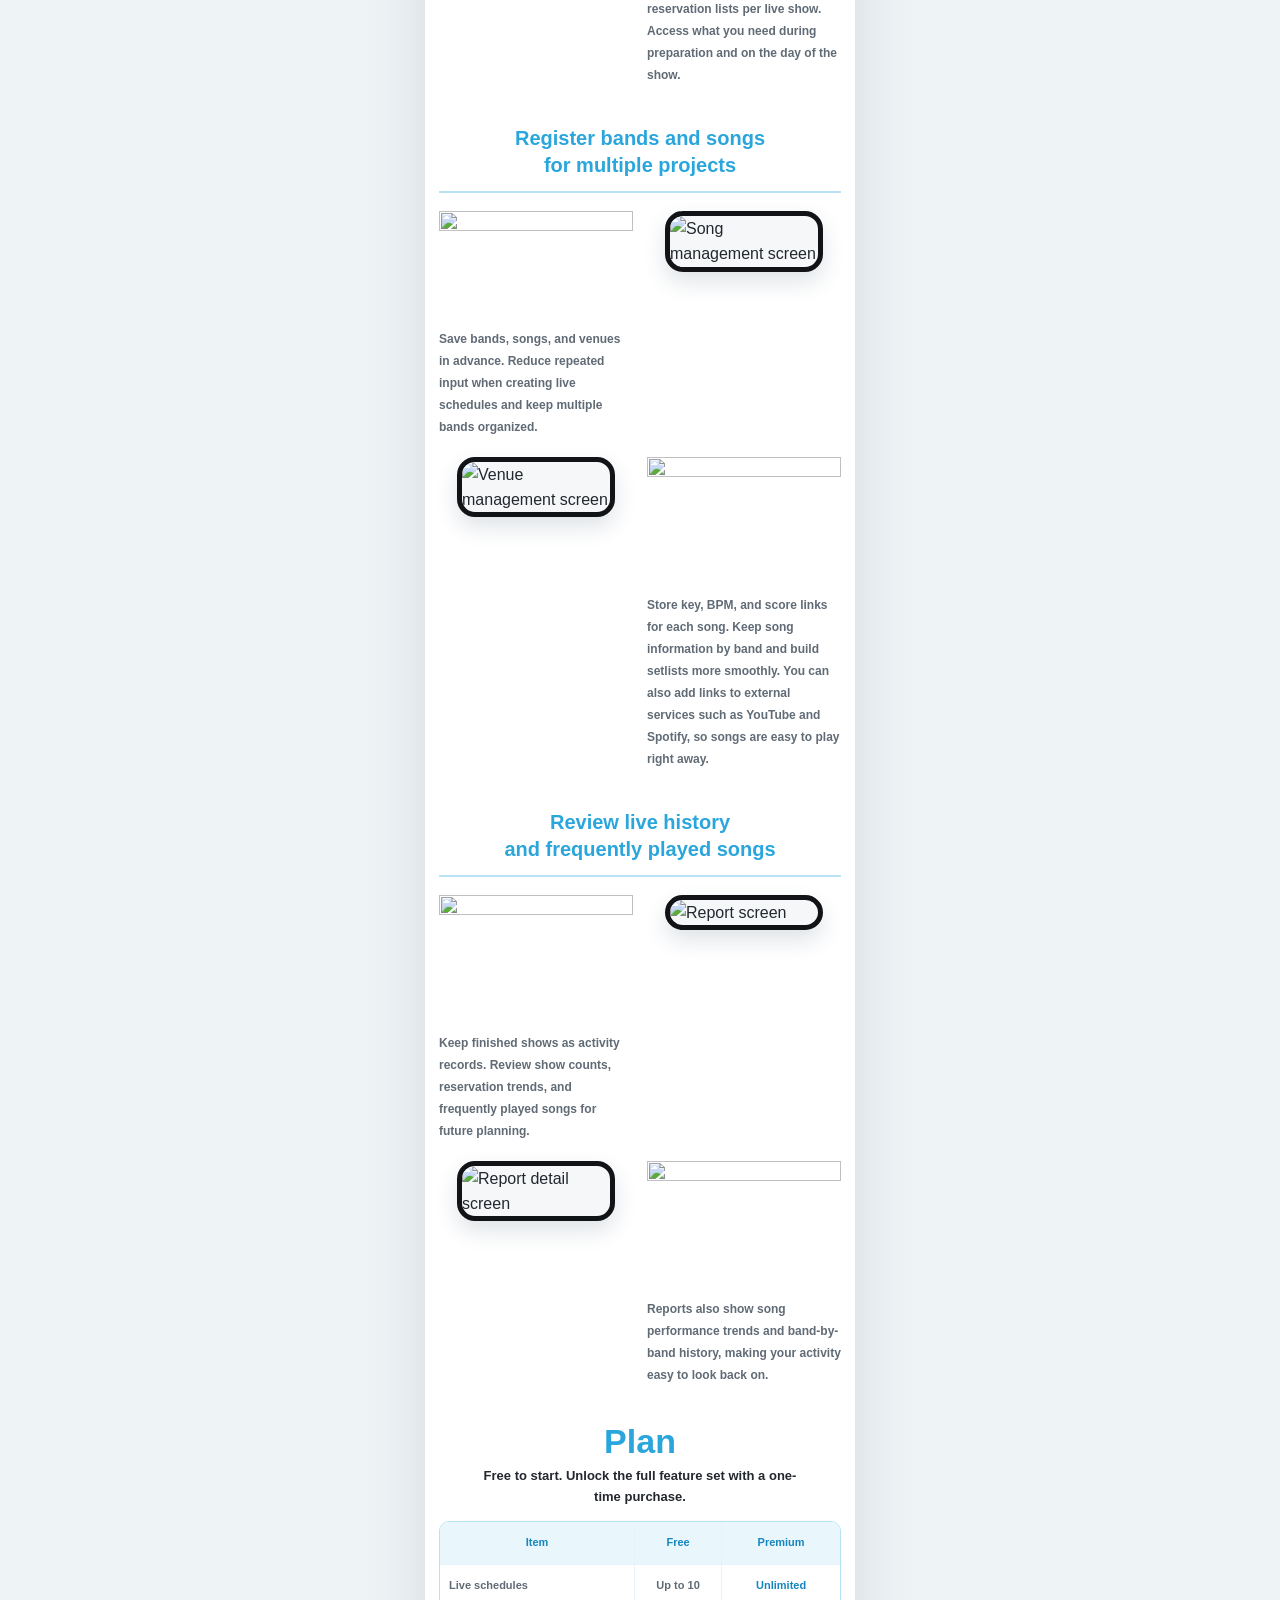
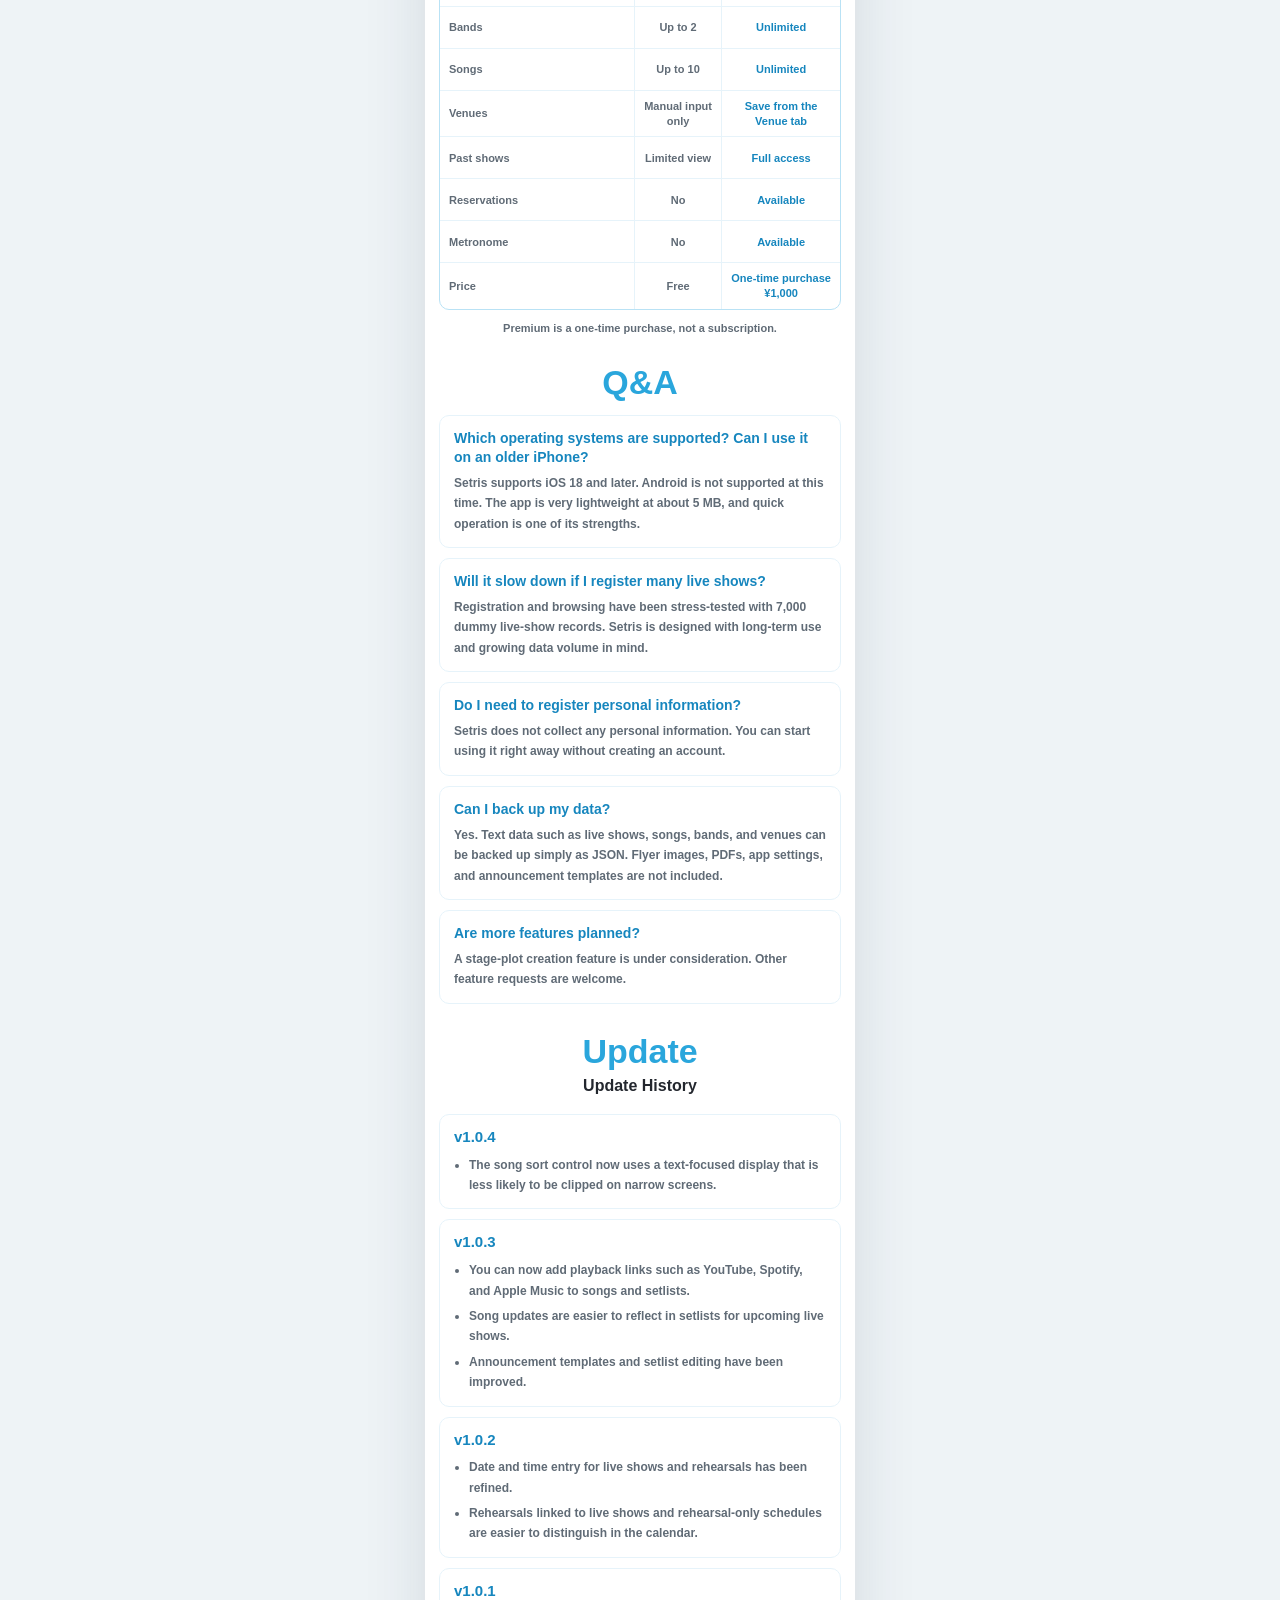
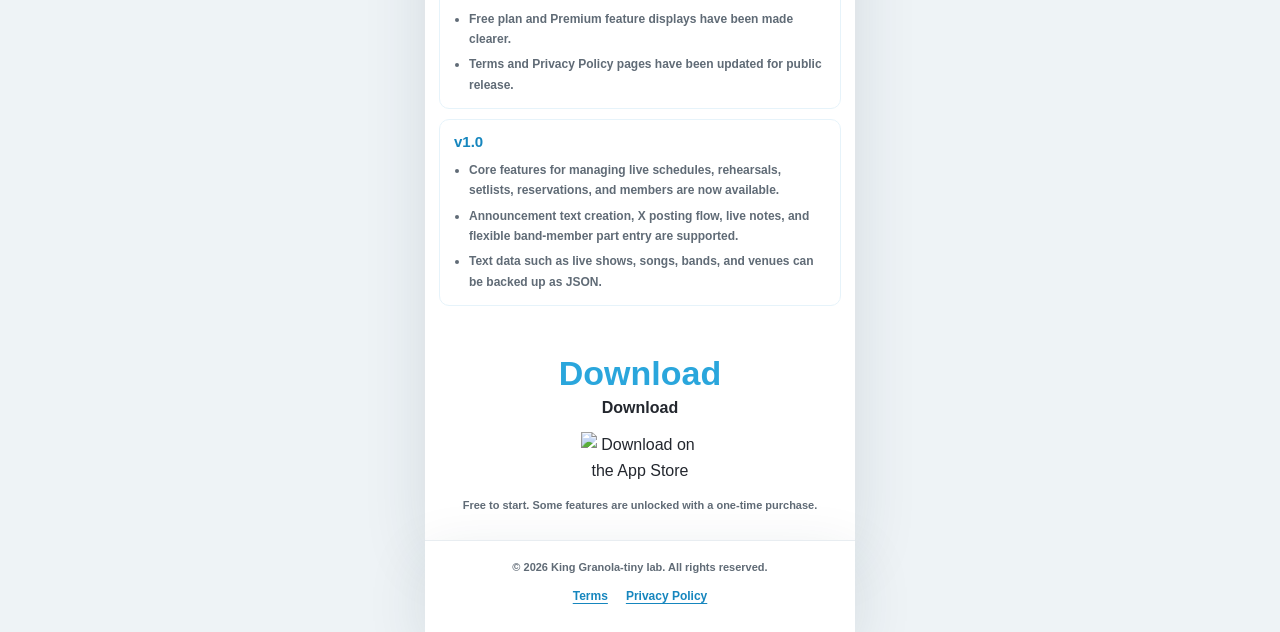
==== commit 806478ca: "Add files via upload" ====
--- a/LP/index.html
+++ b/LP/index.html
@@ -3,17 +3,95 @@
   <head>
     <meta charset="utf-8" />
     <meta name="viewport" content="width=device-width, initial-scale=1" />
-    <title>Setlis | ライブの予定・リハ・セトリから予約の管理まで</title>
+    <title>Setris | バンドのセットリスト・ライブ管理アプリ</title>
     <meta
       name="description"
-      content="ライブ出演者向けライブ予定管理アプリ Setlis。ライブ予定、リハ、セトリ、予約、バンド管理、レポートをひとつにまとめます。"
+      content="バンドのセットリスト管理、ライブ予定管理、リハ、予約、楽曲、会場、レポートをひとつにまとめるライブ出演者向けアプリ Setris。ライブのセトリ作成やバンド管理をスムーズにします。"
     />
-    <meta property="og:title" content="Setlis | Live Schedule Manager" />
-    <meta property="og:description" content="ライブの予定・リハ・セトリから予約の管理まで。" />
-    <meta property="og:image" content="./app_icon.png" />
+    <meta property="og:title" content="Setris | バンドのセットリスト・ライブ管理アプリ" />
+    <meta
+      property="og:description"
+      content="バンドのセットリスト管理、ライブ予定管理、ライブのセトリ作成、予約管理までひとつに。"
+    />
+    <meta name="robots" content="index,follow" />
+    <link rel="canonical" href="https://kinggranola.github.io/setlis/LP/" />
+    <link rel="alternate" hreflang="ja" href="https://kinggranola.github.io/setlis/LP/" />
+    <link rel="alternate" hreflang="en" href="https://kinggranola.github.io/setlis/LP/index-en.html" />
+    <link rel="alternate" hreflang="zh-Hans" href="https://kinggranola.github.io/setlis/LP/index-zh-cn.html" />
+    <link rel="alternate" hreflang="zh-Hant" href="https://kinggranola.github.io/setlis/LP/index-zh-tw.html" />
+    <link rel="alternate" hreflang="ko" href="https://kinggranola.github.io/setlis/LP/index-ko.html" />
+    <link rel="alternate" hreflang="x-default" href="https://kinggranola.github.io/setlis/LP/index-en.html" />
+    <meta property="og:type" content="website" />
+    <meta property="og:url" content="https://kinggranola.github.io/setlis/LP/" />
+    <meta property="og:site_name" content="Setris" />
+    <meta property="og:locale" content="ja_JP" />
+    <meta property="og:image" content="https://kinggranola.github.io/setlis/LP/app_icon.png" />
+    <meta property="og:image:alt" content="Setris app icon" />
+    <meta name="twitter:card" content="summary" />
+    <meta name="twitter:title" content="Setris | バンドのセットリスト・ライブ管理アプリ" />
+    <meta name="twitter:description" content="バンドのセットリスト管理、ライブ予定管理、リハ、予約、楽曲、会場、レポートをひとつにまとめるライブ出演者向けアプリです。" />
+    <meta name="twitter:image" content="https://kinggranola.github.io/setlis/LP/app_icon.png" />
+    <meta name="application-name" content="Setris" />
+    <meta name="apple-itunes-app" content="app-id=6774095003" />
     <meta name="theme-color" content="#2aa6dc" />
     <link rel="icon" href="./app_icon.png" />
     <link rel="stylesheet" href="./styles.css" />
+    <script type="application/ld+json">
+      {
+        "@context": "https://schema.org",
+        "@type": "SoftwareApplication",
+        "name": "Setris",
+        "applicationCategory": "MusicApplication",
+        "operatingSystem": "iOS 18 or later",
+        "description": "バンドのセットリスト管理、ライブ予定管理、ライブのセトリ作成、リハ、予約、楽曲、会場、レポートをひとつにまとめるライブ出演者向けアプリです。",
+        "url": "https://kinggranola.github.io/setlis/LP/",
+        "image": "https://kinggranola.github.io/setlis/LP/app_icon.png",
+        "downloadUrl": "https://apps.apple.com/jp/app/setly-live-schedule-manager/id6774095003",
+        "offers": {
+          "@type": "Offer",
+          "price": "0",
+          "priceCurrency": "JPY"
+        }
+      }
+    </script>
+    <script>
+      (() => {
+        if (window.location.search || window.location.hash) {
+          return;
+        }
+
+        const redirectKey = "setrisLpLanguageRedirected";
+        if (window.sessionStorage.getItem(redirectKey)) {
+          return;
+        }
+
+        const languages = navigator.languages?.length
+          ? navigator.languages
+          : [navigator.language || ""];
+        const language = languages[0].toLowerCase();
+        let path = "";
+
+        if (language.startsWith("ko")) {
+          path = "./index-ko.html";
+        } else if (
+          language === "zh-tw" ||
+          language === "zh-hk" ||
+          language === "zh-mo" ||
+          language.startsWith("zh-hant")
+        ) {
+          path = "./index-zh-tw.html";
+        } else if (language.startsWith("zh")) {
+          path = "./index-zh-cn.html";
+        } else if (!language.startsWith("ja")) {
+          path = "./index-en.html";
+        }
+
+        if (path) {
+          window.sessionStorage.setItem(redirectKey, "1");
+          window.location.replace(path);
+        }
+      })();
+    </script>
     <script>
       document.documentElement.classList.add("js");
     </script>
@@ -22,45 +100,128 @@
     <main class="lp-page">
       <section class="hero hero-intro">
         <nav class="lang-switch" aria-label="言語切り替え">
-          <a class="is-active" href="./index.html" aria-current="page">JP</a>
-          <a href="./index-en.html">EN</a>
+          <a class="is-active" href="./index.html" aria-current="page">JPN</a>
+          <a href="./index-en.html">ENG</a>
+          <a href="./index-zh-cn.html">简</a>
+          <a href="./index-zh-tw.html">繁</a>
+          <a href="./index-ko.html">KOR</a>
         </nav>
         <p class="hero-kicker">ライブ出演者向けライブ予定管理アプリ</p>
         <h1>ライブの予定・リハ・セトリから<br />予約の管理まで</h1>
-        <img class="hero-logo" src="./logo.png" alt="Setlis LIVE SCHEDULE MANAGER" width="4911" height="1378" />
-
-        <div class="hero-stage" aria-label="Setlisアプリ画面">
-          <img class="hero-art hero-art-left" src="./setly_img_boy.png" alt="" width="1283" height="1275" />
-          <img class="hero-art hero-art-top-right" src="./setly_img_score.png" alt="" width="1469" height="1348" />
-          <img class="hero-art hero-art-right" src="./setly_img_calender.png" alt="" width="1486" height="1259" />
+        <img
+          class="hero-logo"
+          src="./logo.png"
+          alt="Setris LIVE SCHEDULE MANAGER"
+          width="4911"
+          height="1378"
+        />
+
+        <div class="hero-stage" aria-label="Setrisアプリ画面">
+          <img
+            class="hero-art hero-art-left"
+            src="./setly_img_boy.png"
+            alt=""
+            width="1283"
+            height="1275"
+          />
+          <img
+            class="hero-art hero-art-top-right"
+            src="./setly_img_score.png"
+            alt=""
+            width="1469"
+            height="1348"
+          />
+          <img
+            class="hero-art hero-art-right"
+            src="./setly_img_calender.png"
+            alt=""
+            width="1486"
+            height="1259"
+          />
           <div class="phone-frame hero-phone">
-            <div class="phone-slideshow" aria-label="Setlisのスクリーンショットスライド">
+            <div
+              class="phone-slideshow"
+              aria-label="Setrisのスクリーンショットスライド"
+            >
               <div class="phone-track">
-                <img class="slide is-active" src="./IMG_1144.PNG" alt="ライブ予定一覧画面" width="1179" height="2556" />
-                <img class="slide" src="./IMG_1146.PNG" alt="ライブ詳細画面" width="1179" height="2556" />
-                <img class="slide" src="./IMG_1147.PNG" alt="予約リスト画面" width="1179" height="2556" />
-                <img class="slide" src="./IMG_1151.PNG" alt="楽曲管理画面" width="1179" height="2556" />
-                <img class="slide" src="./IMG_1153.PNG" alt="レポート画面" width="1179" height="2556" />
+                <img
+                  class="slide is-active"
+                  src="./IMG_1233.PNG"
+                  alt="ライブ予定一覧画面"
+                  width="1179"
+                  height="2556"
+                />
+                <img
+                  class="slide"
+                  src="./IMG_1237.PNG"
+                  alt="ライブ詳細画面"
+                  width="1179"
+                  height="2556"
+                />
+                <img
+                  class="slide"
+                  src="./IMG_1234.PNG"
+                  alt="予約リスト画面"
+                  width="1179"
+                  height="2556"
+                />
+                <img
+                  class="slide"
+                  src="./IMG_1235.PNG"
+                  alt="楽曲管理画面"
+                  width="1179"
+                  height="2556"
+                />
+                <img
+                  class="slide"
+                  src="./IMG_1239.PNG"
+                  alt="レポート画面"
+                  width="1179"
+                  height="2556"
+                />
               </div>
             </div>
           </div>
         </div>
 
         <a class="download-link" href="#download">ダウンロードはこちら</a>
-        <a class="app-store-link" href="https://apps.apple.com/jp/app/setly-live-schedule-manager/id6774095003" target="_blank" rel="noopener" aria-label="App Storeからダウンロード">
-          <img src="./Download_on_the_App_Store_Badge_JP_RGB_blk_100317.svg" alt="App Storeからダウンロード" />
+        <a
+          class="app-store-link"
+          href="https://apps.apple.com/jp/app/setly-live-schedule-manager/id6774095003"
+          target="_blank"
+          rel="noopener"
+          aria-label="App Storeからダウンロード"
+        >
+          <img
+            src="./Download_on_the_App_Store_Badge_JP_RGB_blk_100317.svg"
+            alt="App Storeからダウンロード"
+          />
         </a>
         <p class="note">基本無料（一部機能は買い切りによる有料となります）</p>
       </section>
 
       <section class="news fade-in" aria-label="お知らせ">
         <h2>お知らせ</h2>
-        <a href="#download"><time datetime="2026-06-16">2026.6.16</time><span>App Storeで公開しました</span></a>
+        <a href="#download"
+          ><time datetime="2026-06-19">2026.6.19</time
+          ><span>Ver.1.0.4リリースしました</span></a
+        >
+        <a href="#download"
+          ><time datetime="2026-06-16">2026.6.16</time
+          ><span>App Storeで正式リリースしました</span></a
+        >
+        <a href="#download"
+          ><time datetime="2026-06-14">2026.6.14</time
+          ><span>ページを公開しました</span></a
+        >
       </section>
 
       <section class="features-heading fade-in" id="features">
         <h2>Features</h2>
         <p>アプリの特徴</p>
+        <p class="seo-lead">
+          Setrisは、バンドのセットリスト管理、ライブ予定管理、ライブのセトリ作成をまとめて扱えるiPhoneアプリです。
+        </p>
       </section>
 
       <section class="feature-section fade-in">
@@ -69,22 +230,48 @@
         </header>
         <div class="feature-grid">
           <article class="feature-copy">
-            <img class="line-art" src="./setly_img_calender.png" alt="" width="1486" height="1259" />
-            <p>本番ライブ、リハーサル、過去の出演履歴をまとめて確認。日付や会場、開場・開演時間まで、次に必要な予定をすぐ見返せます。</p>
+            <img
+              class="line-art"
+              src="./setly_img_calender.png"
+              alt=""
+              width="1486"
+              height="1259"
+            />
+            <p>
+              本番ライブ、リハーサル、過去の出演履歴をまとめて確認。日付や会場、開場・開演時間まで、次に必要な予定をすぐ見返せます。
+            </p>
           </article>
           <article class="screen-card">
             <div class="phone-frame">
-              <img src="./IMG_1144.PNG" alt="ライブ予定一覧画面" width="1179" height="2556" />
+              <img
+                src="./IMG_1233.PNG"
+                alt="ライブ予定一覧画面"
+                width="1179"
+                height="2556"
+              />
             </div>
           </article>
           <article class="screen-card">
             <div class="phone-frame">
-              <img src="./IMG_1146.PNG" alt="ライブ詳細画面" width="1179" height="2556" />
+              <img
+                src="./IMG_1237.PNG"
+                alt="ライブ詳細画面"
+                width="1179"
+                height="2556"
+              />
             </div>
           </article>
           <article class="feature-copy">
-            <img class="line-art" src="./setly_img_first.png" alt="" width="1090" height="1267" />
-            <p>ライブごとにセトリ、出演メンバー、予約リストを整理。準備中も当日も、必要な情報へ迷わずアクセスできます。</p>
+            <img
+              class="line-art"
+              src="./setly_img_first.png"
+              alt=""
+              width="1090"
+              height="1267"
+            />
+            <p>
+              ライブごとにセトリ、出演メンバー、予約リストを整理。準備中も当日も、必要な情報へ迷わずアクセスできます。
+            </p>
           </article>
         </div>
       </section>
@@ -95,22 +282,48 @@
         </header>
         <div class="feature-grid">
           <article class="feature-copy">
-            <img class="line-art wide" src="./setly_img_ad.png" alt="" width="1292" height="1090" />
-            <p>バンド、楽曲、会場をあらかじめ登録。ライブ作成時の入力を減らし、複数バンドの予定もすっきり管理できます。</p>
+            <img
+              class="line-art wide"
+              src="./setly_img_ad.png"
+              alt=""
+              width="1292"
+              height="1090"
+            />
+            <p>
+              バンド、楽曲、会場をあらかじめ登録。ライブ作成時の入力を減らし、複数バンドの予定もすっきり管理できます。
+            </p>
           </article>
           <article class="screen-card">
             <div class="phone-frame">
-              <img src="./IMG_1151.PNG" alt="楽曲管理画面" width="1179" height="2556" />
+              <img
+                src="./IMG_1238.PNG"
+                alt="楽曲管理画面"
+                width="1179"
+                height="2556"
+              />
             </div>
           </article>
           <article class="screen-card">
             <div class="phone-frame">
-              <img src="./IMG_1152.PNG" alt="会場管理画面" width="1179" height="2556" />
+              <img
+                src="./IMG_1234.PNG"
+                alt="会場管理画面"
+                width="1179"
+                height="2556"
+              />
             </div>
           </article>
           <article class="feature-copy">
-            <img class="line-art" src="./setly_img_boy.png" alt="" width="1283" height="1275" />
-            <p>持ち曲ごとにKey、BPM、譜面リンクを保存。バンドごとの曲情報をまとめて、セトリ作成をスムーズにします。</p>
+            <img
+              class="line-art"
+              src="./setly_img_boy.png"
+              alt=""
+              width="1283"
+              height="1275"
+            />
+            <p>
+              持ち曲ごとにKey、BPM、譜面リンクを保存。バンドごとの曲情報をまとめて、セトリ作成をスムーズに。YouTubeやSpotifyなど外部サービスへのリンクも設定してすぐに曲を聴くこともできます。
+            </p>
           </article>
         </div>
       </section>
@@ -121,30 +334,60 @@
         </header>
         <div class="feature-grid">
           <article class="feature-copy">
-            <img class="line-art" src="./setly_img_check.png" alt="" width="980" height="1140" />
-            <p>終わったライブも活動記録として保存。出演回数や予約数、よく演奏した曲を振り返り、次の準備に活かせます。</p>
+            <img
+              class="line-art"
+              src="./setly_img_check.png"
+              alt=""
+              width="980"
+              height="1140"
+            />
+            <p>
+              終わったライブも活動記録として保存。出演回数や予約数、よく演奏した曲を振り返り、次の準備に活かせます。
+            </p>
           </article>
           <article class="screen-card">
             <div class="phone-frame">
-              <img src="./IMG_1153.PNG" alt="レポート画面" width="1179" height="2556" />
+              <img
+                src="./IMG_1236.PNG"
+                alt="レポート画面"
+                width="1179"
+                height="2556"
+              />
             </div>
           </article>
           <article class="screen-card">
             <div class="phone-frame">
-              <img src="./IMG_1154.PNG" alt="レポート詳細画面" width="1179" height="2556" />
+              <img
+                src="./IMG_1154.PNG"
+                alt="レポート詳細画面"
+                width="1179"
+                height="2556"
+              />
             </div>
           </article>
           <article class="feature-copy">
-            <img class="line-art" src="./setly_img_score.png" alt="" width="1469" height="1348" />
-            <p>レポートでは曲の演奏傾向やバンド別の履歴も確認可能。活動の積み重ねを見える形で残せます。</p>
+            <img
+              class="line-art"
+              src="./setly_img_score.png"
+              alt=""
+              width="1469"
+              height="1348"
+            />
+            <p>
+              レポートでは曲の演奏傾向やバンド別の履歴も確認可能。活動の積み重ねを見える形で残せます。
+            </p>
           </article>
         </div>
       </section>
 
       <section class="plan-section fade-in" id="plan">
         <h2>Plan</h2>
-        <p class="plan-lead">基本機能は無料。必要になったら買い切りでアンロックできます。</p>
-        <div class="plan-table" role="table" aria-label="無料プランと有料プランの比較">
+        <p class="plan-lead">基本無料です。フル機能は買い切りアンロック可能</p>
+        <div
+          class="plan-table"
+          role="table"
+          aria-label="無料プランと有料プランの比較"
+        >
           <div class="plan-row plan-head" role="row">
             <div role="columnheader">項目</div>
             <div role="columnheader">無料版</div>
@@ -188,34 +431,102 @@
           <div class="plan-row" role="row">
             <div role="cell">料金</div>
             <div role="cell">無料</div>
-            <div role="cell">1回限りの買い切り ¥1,000（税込）</div>
+            <div role="cell">1回限りの買い切り ¥1,000</div>
           </div>
         </div>
-        <p class="plan-note">プレミアムはサブスクではない買い切りです。表示価格で、現在のプレミアム機能をアンロックします。</p>
+        <p class="plan-note">プレミアムはサブスクではない買い切りです。</p>
       </section>
 
       <section class="qa-section fade-in" aria-label="よくある質問">
         <h2>Q&amp;A</h2>
         <div class="qa-list">
           <article class="qa-item">
-            <h3>対応OSは？</h3>
-            <p>iOS 18以上に対応しています。現在、Android版には対応していません。</p>
+            <h3>対応OSは？古いiPhoneでも使えますか？</h3>
+            <p>
+              iOS18以上に対応しています。現在、Androidには対応していません。アプリは約5MBで非常に軽量で軽快な動作が売りです。
+            </p>
           </article>
           <article class="qa-item">
             <h3>ライブをたくさん登録しても重くなりませんか？</h3>
-            <p>7,000件のダミーデータを使って、登録・閲覧の動作テストを行っています。長く使い続けられるよう、データ量が増えることも見越して設計しています。</p>
+            <p>
+              7,000件のライブダミーデータを使って、登録・閲覧の動作耐久テストを行いました。長く使い続けられるよう、データ量が増えることも見越してアプリを設計しています。
+            </p>
           </article>
           <article class="qa-item">
             <h3>個人情報の登録は必要ですか？</h3>
-            <p>個人情報はいっさい取得しません。アカウント登録なしで、そのまま使えます。</p>
+            <p>
+              Setrisはユーザーの個人情報をいっさい取得しません。アカウント登録なしで、すぐに使えます。
+            </p>
           </article>
           <article class="qa-item">
             <h3>データのバックアップはできますか？</h3>
-            <p>アプリ内のデータはバックアップできます。ただし、端末や保存先の状態によっては一部バックアップできない場合があります。</p>
+            <p>
+              ライブ、楽曲、バンド、会場などのテキストデータをで簡易バックアップできます。フライヤー画像、PDF、アプリ設定、告知テンプレートなどはバックアップ対象外です。
+            </p>
           </article>
           <article class="qa-item">
             <h3>今後、機能追加の予定はありますか？</h3>
-            <p>セッティング図を作成できる機能を検討しています。その他のご要望もぜひお寄せください。</p>
+            <p>
+              セッティング図を作成できる機能を検討しています。その他のご要望もぜひお寄せください。
+            </p>
+          </article>
+        </div>
+      </section>
+
+      <section class="updates-section fade-in" aria-label="更新履歴">
+        <h2>Update</h2>
+        <p class="updates-lead">更新履歴</p>
+        <div class="updates-list">
+          <article class="update-item">
+            <h3>v1.0.4</h3>
+            <ul>
+              <li>楽曲の並び替え表示をテキスト中心にし、狭い画面でも見切れにくくしました。</li>
+            </ul>
+          </article>
+          <article class="update-item">
+            <h3>v1.0.3</h3>
+            <ul>
+              <li>
+                楽曲やセトリに、YouTube・Spotify・Apple
+                Musicなどの再生リンクを登録できるようになりました。
+              </li>
+              <li>
+                楽曲情報を更新したとき、今後のライブのセトリにも反映されやすくなりました。
+              </li>
+              <li>告知テンプレートとセトリ編集の使いやすさを改善しました。</li>
+            </ul>
+          </article>
+          <article class="update-item">
+            <h3>v1.0.2</h3>
+            <ul>
+              <li>ライブやリハーサル作成時の日付・時刻入力を見直しました。</li>
+              <li>
+                ライブに紐づくリハーサルや、リハのみの予定をカレンダーで見分けやすくしました。
+              </li>
+            </ul>
+          </article>
+          <article class="update-item">
+            <h3>v1.0.1</h3>
+            <ul>
+              <li>
+                無料プランとプレミアム機能の表示をわかりやすく整理しました。
+              </li>
+              <li>利用規約とプライバシーポリシーを公開用に更新しました。</li>
+            </ul>
+          </article>
+          <article class="update-item">
+            <h3>v1.0</h3>
+            <ul>
+              <li>
+                ライブ予定、リハーサル、セトリ、予約、メンバー管理をまとめて扱える基本機能を公開しました。
+              </li>
+              <li>
+                告知文の作成、Xへの投稿導線、ライブメモ、バンドメンバーのパート入力に対応しました。
+              </li>
+              <li>
+                ライブ、楽曲、バンド、会場などのテキストデータをJSON形式でバックアップできるようにしました。
+              </li>
+            </ul>
           </article>
         </div>
       </section>
@@ -223,18 +534,31 @@
       <section class="download-section fade-in" id="download">
         <h2>Download</h2>
         <p>ダウンロード</p>
-        <a class="app-store-link" href="https://apps.apple.com/jp/app/setly-live-schedule-manager/id6774095003" target="_blank" rel="noopener" aria-label="App Storeからダウンロード">
-          <img src="./Download_on_the_App_Store_Badge_JP_RGB_blk_100317.svg" alt="App Storeからダウンロード" />
+        <a
+          class="app-store-link"
+          href="https://apps.apple.com/jp/app/setly-live-schedule-manager/id6774095003"
+          target="_blank"
+          rel="noopener"
+          aria-label="App Storeからダウンロード"
+        >
+          <img
+            src="./Download_on_the_App_Store_Badge_JP_RGB_blk_100317.svg"
+            alt="App Storeからダウンロード"
+          />
         </a>
         <p class="note">基本無料（一部機能は買い切りによる有料となります）</p>
       </section>
     </main>
 
     <footer class="site-footer">
-      <p class="copyright">&copy; 2026 Setlis. All rights reserved.</p>
+      <p class="copyright">
+        &copy; 2026 King Granola-tiny lab. All rights reserved.
+      </p>
       <nav aria-label="フッターリンク">
         <a href="../terms.html" target="_blank" rel="noopener">利用規約</a>
-        <a href="../privacy.html" target="_blank" rel="noopener">プライバシーポリシー</a>
+        <a href="../privacy.html" target="_blank" rel="noopener"
+          >プライバシーポリシー</a
+        >
       </nav>
     </footer>
 
@@ -258,7 +582,7 @@
               }
             });
           },
-          { rootMargin: "0px 0px -12% 0px", threshold: 0.08 }
+          { rootMargin: "0px 0px -12% 0px", threshold: 0.08 },
         );
 
         targets.forEach((target) => observer.observe(target));
@@ -266,7 +590,9 @@
         targets.forEach((target) => target.classList.add("is-visible"));
       }
 
-      const slides = Array.from(document.querySelectorAll(".phone-slideshow .slide"));
+      const slides = Array.from(
+        document.querySelectorAll(".phone-slideshow .slide"),
+      );
 
       const startPhoneSlideshow = () => {
         if (slides.length <= 1) {
@@ -279,7 +605,11 @@
           currentSlide = (currentSlide + 1) % slides.length;
           const nextSlide = slides[currentSlide];
 
-          previousSlide.classList.remove("is-active", "slide-in-left", "slide-out-right");
+          previousSlide.classList.remove(
+            "is-active",
+            "slide-in-left",
+            "slide-out-right",
+          );
           previousSlide.classList.add("slide-out-right");
           nextSlide.classList.remove("slide-out-right");
           nextSlide.classList.add("is-active", "slide-in-left");
--- a/LP/styles.css
+++ b/LP/styles.css
@@ -55,7 +55,7 @@
   position: relative;
   display: grid;
   justify-items: center;
-  padding: 28px 14px 18px;
+  padding: 42px 14px 18px;
   text-align: center;
 }
 
@@ -70,13 +70,13 @@
   border-radius: 999px;
   background: rgba(255, 255, 255, 0.92);
   color: var(--blue-dark);
-  font-size: 10px;
+  font-size: 9px;
   font-weight: 900;
   line-height: 1;
 }
 
 .lang-switch a {
-  padding: 7px 8px;
+  padding: 7px 6px;
 }
 
 .lang-switch a + a {
@@ -177,6 +177,7 @@
 .js .hero-intro .hero-stage,
 .js .hero-intro .download-link,
 .js .hero-intro > .app-store-link,
+.js .hero-intro > .localization-note,
 .js .hero-intro > .note {
   opacity: 0;
   transform: translateY(14px);
@@ -188,6 +189,7 @@
 .js .hero-intro.is-loaded .hero-stage,
 .js .hero-intro.is-loaded .download-link,
 .js .hero-intro.is-loaded > .app-store-link,
+.js .hero-intro.is-loaded > .localization-note,
 .js .hero-intro.is-loaded > .note {
   animation: heroIntroFade 680ms cubic-bezier(0.2, 0.7, 0.2, 1) both;
 }
@@ -201,13 +203,35 @@
 }
 
 .js .hero-intro.is-loaded .hero-logo {
-  animation-delay: 340ms;
+  animation: heroLogoIn 760ms cubic-bezier(0.18, 0.78, 0.2, 1) 340ms both;
 }
 
 .js .hero-intro.is-loaded .hero-stage {
   animation-delay: 520ms;
 }
 
+.js .hero-intro.is-loaded .hero-phone {
+  animation: heroPhoneIn 860ms cubic-bezier(0.18, 0.82, 0.2, 1) 620ms both;
+}
+
+.js .hero-intro.is-loaded .hero-art-left {
+  animation:
+    heroArtLeftIn 760ms cubic-bezier(0.18, 0.82, 0.2, 1) 760ms both,
+    heroArtLeftFloat 6.6s ease-in-out 1.7s infinite;
+}
+
+.js .hero-intro.is-loaded .hero-art-top-right {
+  animation:
+    heroArtRightIn 760ms cubic-bezier(0.18, 0.82, 0.2, 1) 900ms both,
+    heroArtFloat 7.2s ease-in-out 1.85s infinite;
+}
+
+.js .hero-intro.is-loaded .hero-art-right {
+  animation:
+    heroArtRightIn 760ms cubic-bezier(0.18, 0.82, 0.2, 1) 980ms both,
+    heroArtFloat 7.8s ease-in-out 1.95s infinite;
+}
+
 .js .hero-intro.is-loaded .download-link {
   animation-delay: 900ms;
 }
@@ -216,8 +240,12 @@
   animation-delay: 1030ms;
 }
 
+.js .hero-intro.is-loaded > .localization-note {
+  animation-delay: 1150ms;
+}
+
 .js .hero-intro.is-loaded > .note {
-  animation-delay: 1150ms;
+  animation-delay: 1230ms;
 }
 
 @keyframes heroIntroFade {
@@ -229,6 +257,81 @@
   to {
     opacity: 1;
     transform: translateY(0);
+  }
+}
+
+@keyframes heroLogoIn {
+  from {
+    opacity: 0;
+    transform: translateY(10px) scale(0.96);
+  }
+
+  to {
+    opacity: 1;
+    transform: translateY(0) scale(1);
+  }
+}
+
+@keyframes heroPhoneIn {
+  from {
+    opacity: 0;
+    transform: translateY(24px) scale(0.98);
+  }
+
+  70% {
+    opacity: 1;
+    transform: translateY(-4px) scale(1.01);
+  }
+
+  to {
+    opacity: 1;
+    transform: translateY(0) scale(1);
+  }
+}
+
+@keyframes heroArtLeftIn {
+  from {
+    opacity: 0;
+    transform: translateX(-22px) translateY(10px) scaleX(-1) scale(0.96);
+  }
+
+  to {
+    opacity: 0.9;
+    transform: translateX(0) translateY(0) scaleX(-1) scale(1);
+  }
+}
+
+@keyframes heroArtRightIn {
+  from {
+    opacity: 0;
+    transform: translateX(22px) translateY(10px) scale(0.96);
+  }
+
+  to {
+    opacity: 0.9;
+    transform: translateX(0) translateY(0) scale(1);
+  }
+}
+
+@keyframes heroArtLeftFloat {
+  0%,
+  100% {
+    transform: translate3d(0, 0, 0) scaleX(-1);
+  }
+
+  50% {
+    transform: translate3d(-3px, -5px, 0) scaleX(-1);
+  }
+}
+
+@keyframes heroArtFloat {
+  0%,
+  100% {
+    transform: translate3d(0, 0, 0);
+  }
+
+  50% {
+    transform: translate3d(3px, -5px, 0);
   }
 }
 
@@ -251,47 +354,47 @@
   height: 100%;
   object-fit: cover;
   opacity: 0;
-  transform: translateX(-100%);
-  transition: transform 620ms cubic-bezier(0.22, 0.61, 0.36, 1), opacity 180ms ease;
+  transform: translateX(100%) scale(1.015);
+  transition: transform 800ms cubic-bezier(0.77, 0.2, 0.22, 1), opacity 220ms ease;
 }
 
 .phone-slideshow .slide.is-active {
   z-index: 2;
   opacity: 1;
-  transform: translateX(0);
+  transform: translateX(0) scale(1);
 }
 
 .phone-slideshow .slide.slide-in-left {
-  animation: slideInLeft 620ms cubic-bezier(0.22, 0.61, 0.36, 1) both;
+  animation: slideInLeft 100ms cubic-bezier(0.77, 0.2, 0.22, 1) both;
 }
 
 .phone-slideshow .slide.slide-out-right {
   z-index: 3;
   opacity: 1;
-  animation: slideOutRight 620ms cubic-bezier(0.22, 0.61, 0.36, 1) both;
+  animation: slideOutRight 800ms cubic-bezier(0.77, 0.2, 0.22, 1) both;
 }
 
 @keyframes slideInLeft {
   from {
     opacity: 1;
-    transform: translateX(-100%);
+    transform: translateX(100%) scale(1.015);
   }
 
   to {
     opacity: 1;
-    transform: translateX(0);
+    transform: translateX(0) scale(1);
   }
 }
 
 @keyframes slideOutRight {
   from {
     opacity: 1;
-    transform: translateX(0);
+    transform: translateX(0) scale(1);
   }
 
   to {
     opacity: 1;
-    transform: translateX(100%);
+    transform: translateX(-100%) scale(0.985);
   }
 }
 
@@ -321,6 +424,15 @@
   font-weight: 700;
 }
 
+.localization-note {
+  max-width: 320px;
+  margin-top: 10px;
+  color: var(--blue-dark);
+  font-size: 10px;
+  font-weight: 800;
+  line-height: 1.55;
+}
+
 .news {
   border-top: 1px solid #eef2f5;
   background: #f1f1f1;
@@ -365,6 +477,15 @@
   color: var(--ink);
   font-size: 16px;
   font-weight: 900;
+}
+
+.features-heading .seo-lead {
+  max-width: 360px;
+  margin: 10px auto 0;
+  color: var(--muted);
+  font-size: 12px;
+  font-weight: 750;
+  line-height: 1.65;
 }
 
 .feature-section {
@@ -552,6 +673,57 @@
   line-height: 1.7;
 }
 
+.updates-section {
+  padding: 0 14px 30px;
+  text-align: center;
+}
+
+.updates-section h2 {
+  color: var(--blue);
+  font-size: 34px;
+  font-weight: 900;
+  line-height: 1;
+}
+
+.updates-lead {
+  margin-top: 5px;
+  color: var(--ink);
+  font-size: 16px;
+  font-weight: 900;
+}
+
+.updates-list {
+  display: grid;
+  gap: 10px;
+  margin-top: 16px;
+  text-align: left;
+}
+
+.update-item {
+  border: 1px solid #e6f3fa;
+  border-radius: 10px;
+  background: var(--paper);
+  padding: 13px 14px;
+}
+
+.update-item h3 {
+  color: var(--blue-dark);
+  font-size: 15px;
+  font-weight: 900;
+  line-height: 1.25;
+}
+
+.update-item ul {
+  display: grid;
+  gap: 5px;
+  margin: 8px 0 0;
+  padding-left: 1.25em;
+  color: var(--muted);
+  font-size: 12px;
+  font-weight: 750;
+  line-height: 1.7;
+}
+
 .download-section .app-store-link img {
   width: 118px;
 }
@@ -616,8 +788,11 @@
   .js .hero-intro h1,
   .js .hero-intro .hero-logo,
   .js .hero-intro .hero-stage,
+  .js .hero-intro .hero-phone,
+  .js .hero-intro .hero-art,
   .js .hero-intro .download-link,
   .js .hero-intro > .app-store-link,
+  .js .hero-intro > .localization-note,
   .js .hero-intro > .note {
     animation: none;
     opacity: 1;
